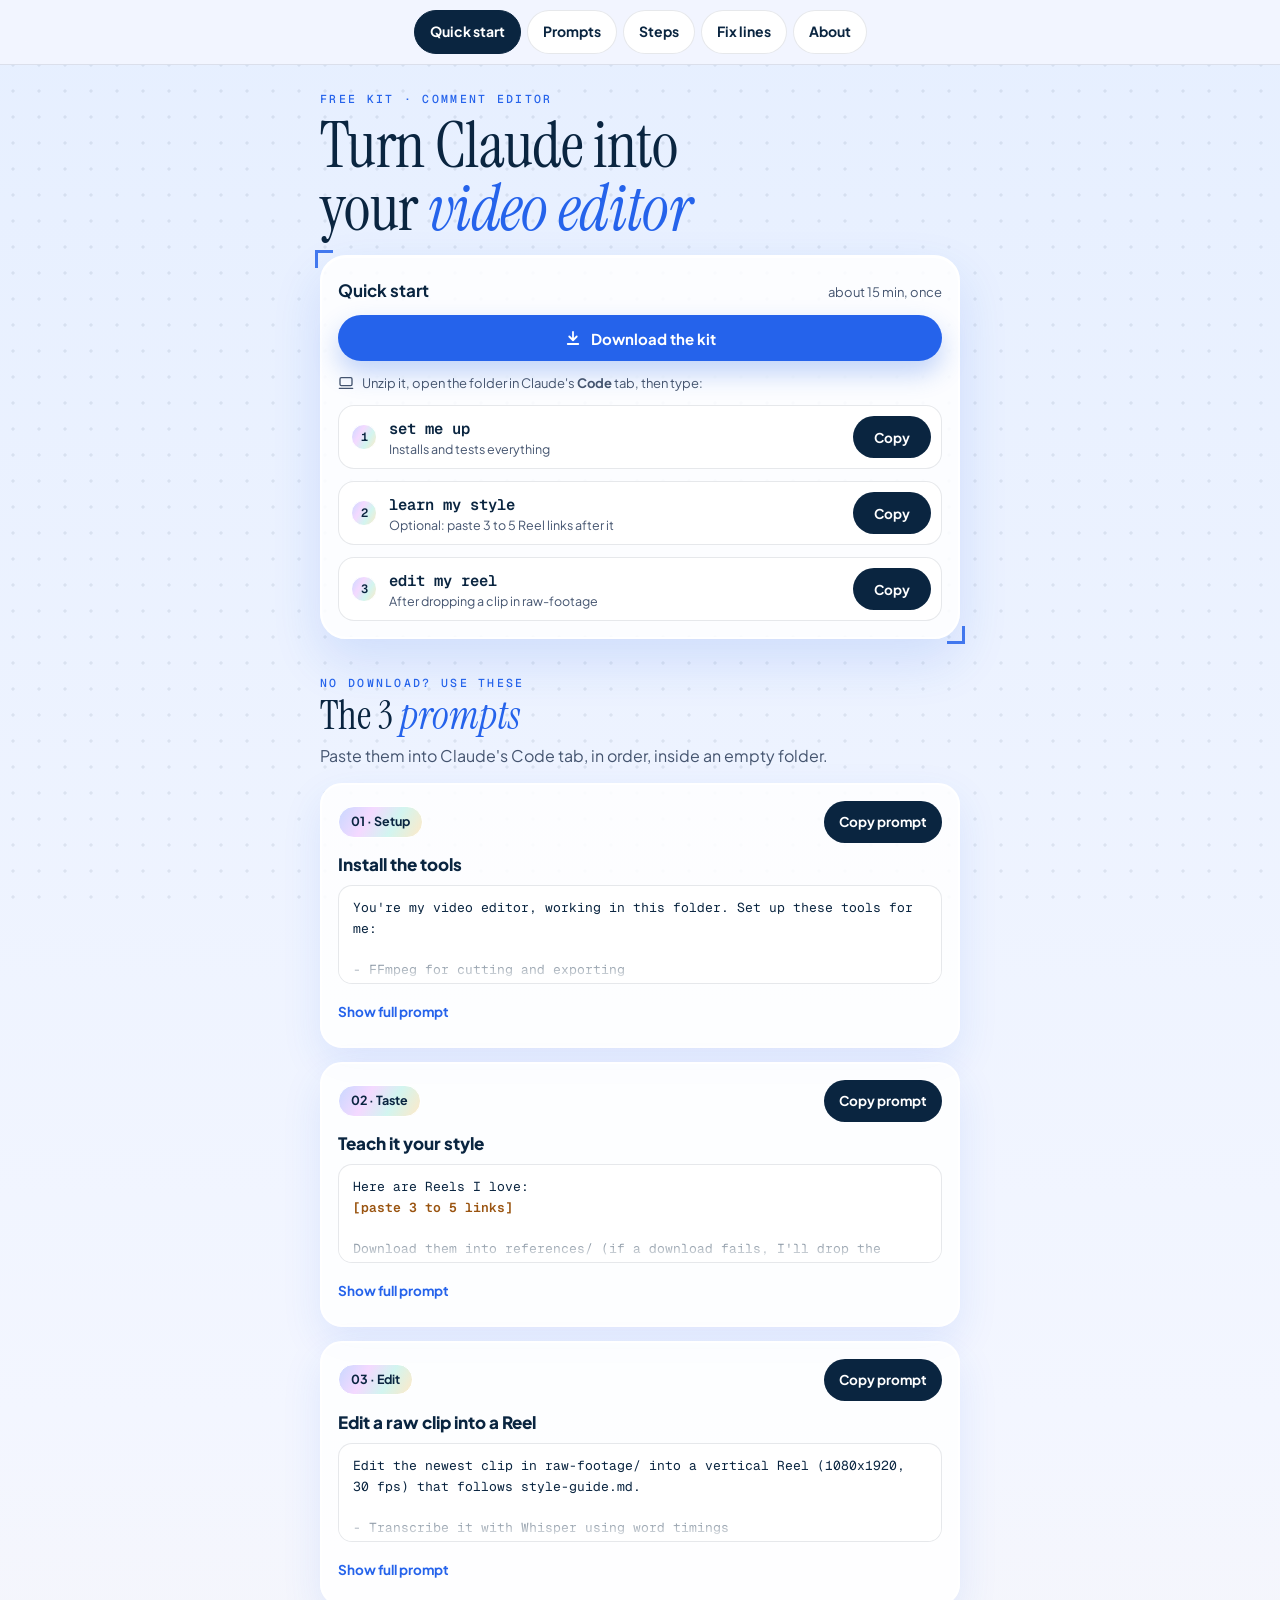
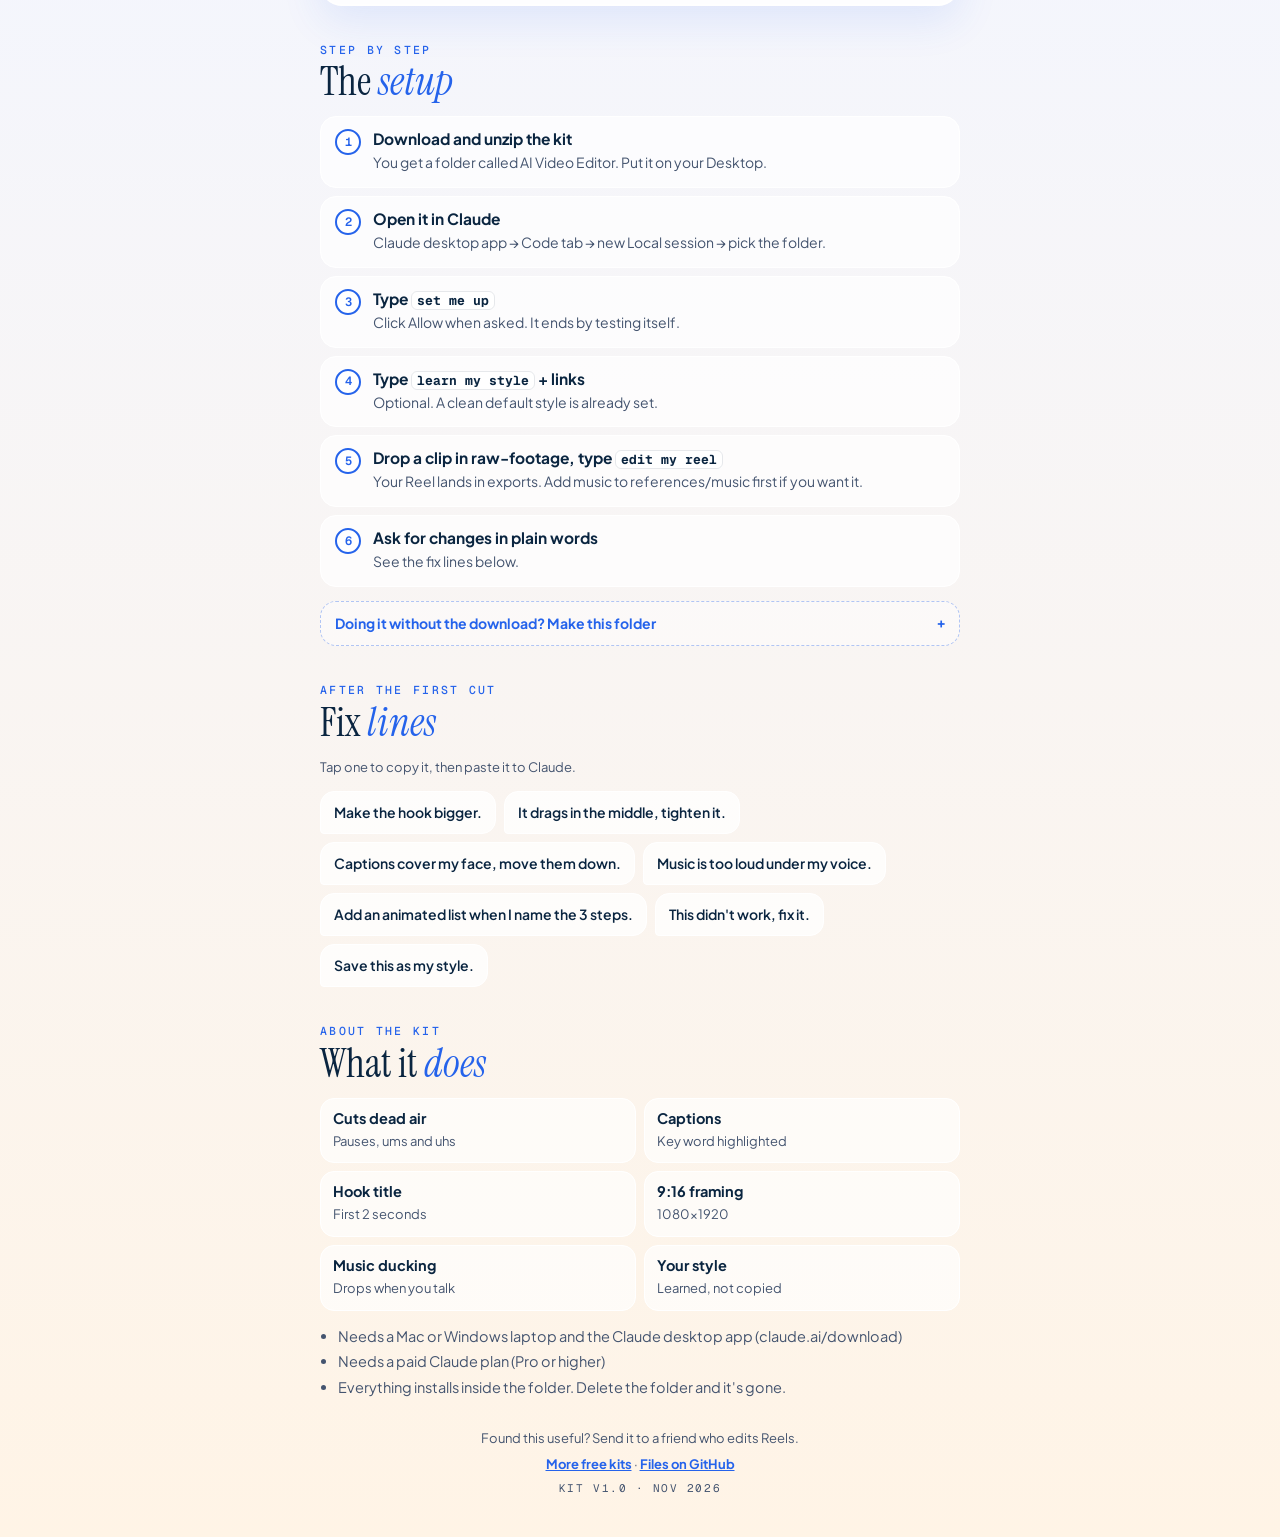
==== docs/editor/index.html @ f217ed4b "Add kit website (GitHub Pages) with EDITOR kit page Skim-first EDITOR page (quick start, sticky tabs" ====
<!doctype html>
<html lang="en">
<head>
<meta charset="utf-8">
<meta name="viewport" content="width=device-width, initial-scale=1, viewport-fit=cover">
<title>Claude Video Editor Kit</title>
<meta name="description" content="Turn Claude into your Reel editor: starter files, the 3 prompts and the setup steps. Free.">
<meta property="og:title" content="Claude Video Editor Kit">
<meta property="og:description" content="Starter files, all 3 prompts and the setup steps. Free.">
<meta property="og:image" content="https://imrshn.github.io/reel-kits/assets/og-editor.png">
<meta property="og:url" content="https://imrshn.github.io/reel-kits/editor/">
<meta property="og:type" content="website">
<meta name="twitter:card" content="summary_large_image">
<meta name="theme-color" content="#E6EFFF">
<link rel="icon" href="../assets/favicon.svg" type="image/svg+xml">
<link rel="preconnect" href="https://fonts.googleapis.com">
<link rel="preconnect" href="https://fonts.gstatic.com" crossorigin>
<link rel="stylesheet" href="https://fonts.googleapis.com/css2?family=Instrument+Serif:ital@0;1&family=Plus+Jakarta+Sans:wght@400;500;600;700;800&family=Geist+Mono:wght@400;500;600&display=swap">
<style>
/* Layout: skim-first. Everything a viewer needs (download + 3 commands) sits in the first screen; a sticky tab bar jumps to Prompts, Steps and Fixes; prompts are always visible with copy buttons. Single light theme (brand: Sky Hologram). */
:root{
  --ink:#0A2540; --muted:#44546F; --acc:#2563EB; --deep:#1D4ED8; --sun:#FFB547; --sunInk:#9A5410; --ok:#12A36B;
  --glass:rgba(255,255,255,.84); --line:rgba(10,37,64,.10); --dot:rgba(10,37,64,.08); --bar:rgba(243,246,255,.92);
  --holo:linear-gradient(120deg,#C9D8FF,#F4D9FF 35%,#D2F5F0 65%,#FFE9C7);
  --sky:linear-gradient(180deg,#E6EFFF 0%,#F3F6FF 45%,#FFF4E6 100%);
  --display:'Instrument Serif',Georgia,'Times New Roman',serif;
  --body:'Plus Jakarta Sans',system-ui,-apple-system,'Segoe UI',sans-serif;
  --mono:'Geist Mono',ui-monospace,SFMono-Regular,Menlo,Consolas,monospace;
  color-scheme:light;
}
*{box-sizing:border-box}
html{background:#EAF2FF;scroll-behavior:smooth;scroll-padding-top:calc(76px + env(safe-area-inset-top,0px));padding-bottom:env(safe-area-inset-bottom,0px)}
body{margin:0;background:#EAF2FF;background-image:var(--sky);color:var(--ink);font-family:var(--body);font-size:16px;line-height:1.55;
  padding-left:max(16px,env(safe-area-inset-left,0px));padding-right:max(16px,env(safe-area-inset-right,0px));padding-bottom:calc(90px + env(safe-area-inset-bottom,0px))}
body::after{content:"";position:fixed;inset:0;background-image:radial-gradient(var(--dot) 1.3px,transparent 1.9px);background-size:26px 26px;pointer-events:none;z-index:0}
.wrap{position:relative;z-index:1;max-width:640px;margin:0 auto;padding-block:20px 40px;display:flex;flex-direction:column;gap:30px}

/* sticky tabs */
.tabs{position:sticky;top:0;z-index:5;margin:0 calc(-1 * max(16px,env(safe-area-inset-left,0px)));padding:calc(10px + env(safe-area-inset-top,0px)) max(16px,env(safe-area-inset-right,0px)) 10px max(16px,env(safe-area-inset-left,0px));
  background:var(--bar);backdrop-filter:blur(12px);-webkit-backdrop-filter:blur(12px);border-bottom:1px solid var(--line);display:flex;gap:6px;overflow-x:auto;scrollbar-width:none}
.tabs::-webkit-scrollbar{display:none}
.tabs a{flex:none;text-decoration:none;color:var(--ink);font-weight:700;font-size:14px;padding:10px 15px;min-height:40px;display:inline-flex;align-items:center;border-radius:999px;background:#fff;border:1px solid var(--line)}
.tabs a.on{background:var(--ink);color:#fff;border-color:var(--ink)}
.tabs a:focus-visible{outline:3px solid var(--sun);outline-offset:2px}

.label{font-family:var(--mono);font-size:11.5px;letter-spacing:.2em;text-transform:uppercase;color:var(--acc);font-weight:500}
h1{font-family:var(--display);font-weight:400;font-size:clamp(40px,10.5vw,64px);line-height:.98;margin:6px 0 0;letter-spacing:-.01em;text-wrap:balance}
h1 em,h2 em{color:var(--acc)}
h2{font-family:var(--display);font-weight:400;font-size:clamp(30px,7.5vw,40px);line-height:1.05;margin:0}
.sub{color:var(--muted);margin:8px 0 0;font-size:16px}
.sec{display:flex;flex-direction:column;gap:14px}

/* quick start card */
.quick{position:relative;background:var(--glass);border:2px solid #fff;border-radius:26px;padding:20px 16px 16px;box-shadow:0 22px 50px rgba(37,99,235,.14),inset 0 1px 0 #fff;display:flex;flex-direction:column;gap:12px}
.br{position:absolute;width:18px;height:18px;border:0 solid var(--acc);opacity:.85}
.br.tl{left:-7px;top:-7px;border-left-width:3px;border-top-width:3px}
.br.bbr{right:-7px;bottom:-7px;border-right-width:3px;border-bottom-width:3px}
.qhead{display:flex;justify-content:space-between;align-items:baseline;gap:10px;flex-wrap:wrap}
.qhead b{font-size:17px}
.qhead span{font-size:13px;color:var(--muted)}
.cmd{display:flex;align-items:center;gap:12px;background:#fff;border:1px solid var(--line);border-radius:16px;padding:10px 10px 10px 12px}
.cmd .n{flex:none;width:26px;height:26px;border-radius:50%;background:var(--holo);border:1.5px solid #fff;font-family:var(--mono);font-size:12px;font-weight:600;display:flex;align-items:center;justify-content:center}
.cmd .t{flex:1;min-width:0}
.cmd .t code{display:block;font-family:var(--mono);font-size:15.5px;font-weight:600;color:var(--ink);word-break:break-word}
.cmd .t small{display:block;font-size:12.5px;color:var(--muted);line-height:1.35}
.laptop{display:flex;gap:8px;align-items:center;font-size:13px;color:var(--muted)}
.laptop svg{flex:none}

.btn{appearance:none;border:0;cursor:pointer;font:700 15px/1 var(--body);color:#fff;background:var(--acc);padding:14px 18px;border-radius:999px;display:inline-flex;align-items:center;justify-content:center;gap:9px;text-decoration:none;box-shadow:0 12px 26px rgba(37,99,235,.28);transition:transform .15s ease,background .15s ease;white-space:nowrap}
.btn:hover{background:var(--deep)}
.btn:active{transform:scale(.97)}
.btn.full{width:100%}
.btn.sm{padding:10px 15px;min-height:42px;min-width:78px;font-size:13.5px;background:var(--ink);box-shadow:none}
.btn.sm:hover{background:var(--deep)}
.btn.light{background:#fff;color:var(--ink);border:1px solid var(--line);box-shadow:none}
.btn.done{background:var(--ok)!important;color:#fff!important}
.btn:focus-visible,summary:focus-visible{outline:3px solid var(--sun);outline-offset:3px}

/* prompts */
.pcard{background:var(--glass);border:2px solid #fff;border-radius:22px;padding:16px;box-shadow:0 16px 40px rgba(37,99,235,.10);display:flex;flex-direction:column;gap:10px;min-width:0}
.ptop{display:flex;justify-content:space-between;align-items:center;gap:10px}
.chip{display:inline-flex;align-items:center;padding:5px 12px;border-radius:999px;background:var(--holo);border:1.5px solid #fff;font-weight:700;font-size:12.5px;white-space:nowrap}
.pcard h3{margin:0;font-size:17px;font-weight:800;line-height:1.3}
.prompt{position:relative;font-family:var(--mono);font-size:13px;line-height:1.6;background:#fff;border:1px solid var(--line);border-radius:14px;padding:12px 14px;white-space:pre-wrap;word-break:break-word;margin:0;color:var(--ink);max-height:7.6em;overflow:hidden}
.prompt::after{content:"";position:absolute;left:0;right:0;bottom:0;height:3em;background:linear-gradient(transparent,#fff)}
.pcard.open .prompt{max-height:none}
.pcard.open .prompt::after{display:none}
.prompt mark{background:linear-gradient(90deg,rgba(255,181,71,.55),rgba(255,233,199,.85));color:var(--ink);border-radius:5px;padding:0 3px}
.prompt .fill{color:var(--sunInk);font-weight:600}
.more{appearance:none;border:0;background:none;color:var(--acc);font:700 13.5px var(--body);cursor:pointer;padding:8px 0;min-height:36px;align-self:flex-start}
.more:focus-visible{outline:3px solid var(--sun);outline-offset:2px;border-radius:6px}
.alt{text-align:center;font-size:13.5px;color:var(--muted);margin:0}
.alt a{color:var(--acc);font-weight:700}

/* steps */
.steps{list-style:none;margin:0;padding:0;display:flex;flex-direction:column;gap:8px}
.steps li{display:flex;gap:12px;align-items:flex-start;background:rgba(255,255,255,.7);border:1px solid #fff;border-radius:16px;padding:12px 14px}
.steps .n{flex:none;width:26px;height:26px;border-radius:50%;border:2px solid var(--acc);color:var(--acc);font-family:var(--mono);font-size:12px;font-weight:600;display:flex;align-items:center;justify-content:center;background:#fff}
.steps b{display:block;font-size:15.5px;line-height:1.35}
.steps span{font-size:14px;color:var(--muted)}
.steps code{font-family:var(--mono);font-size:13px;background:#fff;border:1px solid var(--line);border-radius:6px;padding:0 5px;color:var(--ink)}
details.byhand{border:1px dashed rgba(37,99,235,.35);border-radius:16px;background:rgba(255,255,255,.45)}
details.byhand summary{cursor:pointer;list-style:none;padding:11px 14px;font-size:14px;font-weight:700;color:var(--acc);display:flex;justify-content:space-between}
details.byhand summary::-webkit-details-marker{display:none}
details.byhand summary::after{content:"+";font-family:var(--mono)}
details.byhand[open] summary::after{content:"–"}
.tree{font-family:var(--mono);font-size:12.5px;line-height:1.7;background:#fff;border-radius:12px;padding:10px 12px;margin:0 12px 12px;overflow-x:auto;white-space:pre}
.tree .c{color:var(--muted)}

/* fixes */
.fixes{display:flex;flex-wrap:wrap;gap:8px}
.fix{appearance:none;cursor:pointer;text-align:left;font:600 14px/1.35 var(--body);color:var(--ink);background:rgba(255,255,255,.75);border:1px solid #fff;border-radius:14px 14px 14px 4px;padding:11px 13px;min-height:42px}
.fix:focus-visible{outline:3px solid var(--sun);outline-offset:2px}
.fix:hover{border-color:var(--acc)}
.fix.done{background:var(--ok);color:#fff}
.hint{font-size:13px;color:var(--muted);margin:0}

/* about */
.does{display:grid;grid-template-columns:repeat(2,minmax(0,1fr));gap:8px}
.does div{background:rgba(255,255,255,.65);border:1px solid #fff;border-radius:14px;padding:10px 12px;min-width:0}
.does b{display:block;font-size:14.5px;line-height:1.3}
.does span{font-size:13px;color:var(--muted)}
.needs{margin:0;padding-left:18px;color:var(--muted);font-size:14.5px;display:flex;flex-direction:column;gap:3px}

footer{text-align:center;color:var(--muted);font-size:13px;display:flex;flex-direction:column;gap:6px;align-items:center}
footer a{color:var(--acc);font-weight:700}
footer .ver{font-family:var(--mono);font-size:11px;letter-spacing:.14em;text-transform:uppercase}

/* sticky bottom bar */
.dock{position:fixed;left:0;right:0;bottom:0;z-index:6;padding:10px max(16px,env(safe-area-inset-right,0px)) calc(10px + env(safe-area-inset-bottom,0px)) max(16px,env(safe-area-inset-left,0px));background:var(--bar);backdrop-filter:blur(12px);-webkit-backdrop-filter:blur(12px);border-top:1px solid var(--line)}
.dock .in{max-width:640px;margin:0 auto;display:flex;gap:8px}
.dock .btn{flex:1;padding:13px 10px;font-size:14.5px}
.toast{position:fixed;left:50%;bottom:calc(86px + env(safe-area-inset-bottom,0px));transform:translateX(-50%) translateY(20px);opacity:0;z-index:7;background:var(--ink);color:#fff;font-weight:700;font-size:14px;padding:10px 16px;border-radius:999px;transition:all .2s ease;pointer-events:none}
.toast.show{opacity:1;transform:translateX(-50%) translateY(0)}
@media (max-width:360px){.does{grid-template-columns:1fr}}
/* Phones and tablets (touch): the kit runs on a laptop, so lead with sending the link there */
.only-touch{display:none}
@media (hover:none) and (pointer:coarse){
  .btn.only-touch{display:inline-flex}
  p.only-touch{display:block}
  .only-desk{display:none!important}
}
@media (hover:hover) and (pointer:fine), (min-width:1024px){
  .dock{display:none}
  body{padding-bottom:0}
  .tabs{justify-content:center}
}
@media (prefers-reduced-motion:reduce){*{transition:none!important;scroll-behavior:auto!important}}
</style>
</head>
<body>

<nav class="tabs" aria-label="Sections">
  <a href="#start" class="on">Quick start</a>
  <a href="#prompts">Prompts</a>
  <a href="#steps">Steps</a>
  <a href="#fixes">Fix lines</a>
  <a href="#about">About</a>
</nav>

<main class="wrap">

  <section id="start" class="sec">
    <div>
      <span class="label">Free kit · Comment EDITOR</span>
      <h1>Turn Claude into your <em>video editor</em></h1>
    </div>

    <div class="quick">
      <i class="br tl"></i><i class="br bbr"></i>
      <div class="qhead"><b>Quick start</b><span>about 15 min, once</span></div>
      <a class="btn full only-desk" href="https://github.com/imrshn/reel-kits/releases/download/editor/editor-kit.zip">
        <svg width="18" height="18" viewBox="0 0 24 24" fill="none" stroke="currentColor" stroke-width="2.4" stroke-linecap="round" stroke-linejoin="round" aria-hidden="true"><path d="M12 4v11m0 0-5-5m5 5 5-5M5 20h14"/></svg>
        Download the kit</a>
      <button class="btn full only-touch share" type="button">
        <svg width="18" height="18" viewBox="0 0 24 24" fill="none" stroke="currentColor" stroke-width="2.2" stroke-linecap="round" stroke-linejoin="round" aria-hidden="true"><rect x="3" y="4" width="18" height="12" rx="2"/><path d="M2 20h20"/></svg>
        Send this kit to my laptop</button>
      <p class="alt only-touch">On a laptop already? <a href="https://github.com/imrshn/reel-kits/releases/download/editor/editor-kit.zip">Download the ZIP</a></p>
      <div class="laptop"><svg width="16" height="16" viewBox="0 0 24 24" fill="none" stroke="currentColor" stroke-width="2" stroke-linecap="round" aria-hidden="true"><rect x="3" y="4" width="18" height="12" rx="2"/><path d="M2 20h20"/></svg>
        <span>Unzip it, open the folder in Claude's <b>Code</b> tab, then type:</span></div>
      <div class="cmd"><span class="n">1</span><span class="t"><code>set me up</code><small>Installs and tests everything</small></span><button class="btn sm copy" type="button" data-text="set me up">Copy</button></div>
      <div class="cmd"><span class="n">2</span><span class="t"><code>learn my style</code><small>Optional: paste 3 to 5 Reel links after it</small></span><button class="btn sm copy" type="button" data-text="learn my style">Copy</button></div>
      <div class="cmd"><span class="n">3</span><span class="t"><code>edit my reel</code><small>After dropping a clip in raw-footage</small></span><button class="btn sm copy" type="button" data-text="edit my reel">Copy</button></div>
    </div>
  </section>

  <section id="prompts" class="sec" aria-labelledby="ph">
    <div><span class="label">No download? Use these</span><h2 id="ph">The 3 <em>prompts</em></h2>
      <p class="sub">Paste them into Claude's Code tab, in order, inside an empty folder.</p></div>

    <article class="pcard">
      <div class="ptop"><span class="chip">01 · Setup</span><button class="btn sm copy" type="button" data-target="p1">Copy prompt</button></div>
      <h3>Install the tools</h3>
<pre class="prompt" id="p1">You're my video editor, working in this folder. Set up these tools for me:

- FFmpeg for cutting and exporting
- Whisper (faster-whisper) for captions
- yt-dlp for downloading reference videos
- HyperFrames and Remotion for motion graphics (optional, they need Node.js 22+)

Install the Python tools into a private .venv inside this folder so nothing system-wide changes. Check what's already installed first. Ask me before anything that needs my password. Then test each tool on a short sample clip and tell me in plain words what works and what doesn't. Don't change anything outside this folder.</pre>
      <button class="more" type="button">Show full prompt</button>
    </article>

    <article class="pcard">
      <div class="ptop"><span class="chip">02 · Taste</span><button class="btn sm copy" type="button" data-target="p2">Copy prompt</button></div>
      <h3>Teach it your style</h3>
<pre class="prompt" id="p2">Here are Reels I love:
<span class="fill">[paste 3 to 5 links]</span>

Download them into references/ (if a download fails, I'll drop the files in myself) and study them closely: the hook in the first 2 seconds, pacing and average shot length, caption style (font, size, position, words on screen, highlight colour), colours, graphics and music energy.

Write what you learn into style-guide.md and follow it on every edit from now on. <mark>Make my Reels inspired by them, not a copy.</mark> Never reuse their footage, graphics, text or music.</pre>
      <button class="more" type="button">Show full prompt</button>
    </article>

    <article class="pcard">
      <div class="ptop"><span class="chip">03 · Edit</span><button class="btn sm copy" type="button" data-target="p3">Copy prompt</button></div>
      <h3>Edit a raw clip into a Reel</h3>
<pre class="prompt" id="p3">Edit the newest clip in raw-footage/ into a vertical Reel (1080x1920, 30 fps) that follows style-guide.md.

- Transcribe it with Whisper using word timings
- Cut dead air, ums, retakes and pauses longer than half a second
- Burn in captions: 1 to 3 words on screen, key word highlighted, kept out of the bottom 20% of the frame
- Put a bold 3 to 7 word hook title on screen for the first 2 seconds, using my own words
- If there's a track in references/music, add it under my voice and lower it when I talk
- Normalise loudness to about -14 LUFS

Keep it under 60 seconds if you can. Look at a few frames of the result before you show me. Export to exports/ and tell me the length, what you cut and the hook you used.</pre>
      <button class="more" type="button">Show full prompt</button>
    </article>
  </section>

  <section id="steps" class="sec" aria-labelledby="sh">
    <div><span class="label">Step by step</span><h2 id="sh">The <em>setup</em></h2></div>
    <ol class="steps">
      <li><span class="n">1</span><div><b>Download and unzip the kit</b><span>You get a folder called AI Video Editor. Put it on your Desktop.</span></div></li>
      <li><span class="n">2</span><div><b>Open it in Claude</b><span>Claude desktop app → Code tab → new Local session → pick the folder.</span></div></li>
      <li><span class="n">3</span><div><b>Type <code>set me up</code></b><span>Click Allow when asked. It ends by testing itself.</span></div></li>
      <li><span class="n">4</span><div><b>Type <code>learn my style</code> + links</b><span>Optional. A clean default style is already set.</span></div></li>
      <li><span class="n">5</span><div><b>Drop a clip in raw-footage, type <code>edit my reel</code></b><span>Your Reel lands in exports. Add music to references/music first if you want it.</span></div></li>
      <li><span class="n">6</span><div><b>Ask for changes in plain words</b><span>See the fix lines below.</span></div></li>
    </ol>
    <details class="byhand">
      <summary>Doing it without the download? Make this folder</summary>
<pre class="tree">AI Video Editor/
├── raw-footage/   <span class="c">your clips</span>
├── references/    <span class="c">Reels you love</span>
│   └── music/     <span class="c">tracks you own</span>
└── exports/       <span class="c">finished Reels</span></pre>
    </details>
  </section>

  <section id="fixes" class="sec" aria-labelledby="fh">
    <div><span class="label">After the first cut</span><h2 id="fh">Fix <em>lines</em></h2></div>
    <p class="hint">Tap one to copy it, then paste it to Claude.</p>
    <div class="fixes">
      <button class="fix copy" type="button" data-text="Make the hook bigger.">Make the hook bigger.</button>
      <button class="fix copy" type="button" data-text="It drags in the middle, tighten it.">It drags in the middle, tighten it.</button>
      <button class="fix copy" type="button" data-text="Captions cover my face, move them down.">Captions cover my face, move them down.</button>
      <button class="fix copy" type="button" data-text="Music is too loud under my voice.">Music is too loud under my voice.</button>
      <button class="fix copy" type="button" data-text="Add an animated list when I name the 3 steps.">Add an animated list when I name the 3 steps.</button>
      <button class="fix copy" type="button" data-text="This didn't work, fix it.">This didn't work, fix it.</button>
      <button class="fix copy" type="button" data-text="Save this as my style.">Save this as my style.</button>
    </div>
  </section>

  <section id="about" class="sec" aria-labelledby="ah">
    <div><span class="label">About the kit</span><h2 id="ah">What it <em>does</em></h2></div>
    <div class="does">
      <div><b>Cuts dead air</b><span>Pauses, ums and uhs</span></div>
      <div><b>Captions</b><span>Key word highlighted</span></div>
      <div><b>Hook title</b><span>First 2 seconds</span></div>
      <div><b>9:16 framing</b><span>1080x1920</span></div>
      <div><b>Music ducking</b><span>Drops when you talk</span></div>
      <div><b>Your style</b><span>Learned, not copied</span></div>
    </div>
    <ul class="needs">
      <li>Needs a Mac or Windows laptop and the Claude desktop app (claude.ai/download)</li>
      <li>Needs a paid Claude plan (Pro or higher)</li>
      <li>Everything installs inside the folder. Delete the folder and it's gone.</li>
    </ul>
  </section>

  <footer>
    <span>Found this useful? Send it to a friend who edits Reels.</span>
    <span><a href="../">More free kits</a> · <a href="https://github.com/imrshn/reel-kits/tree/main/kits/editor">Files on GitHub</a></span>
    <span class="ver">Kit v1.0 · Nov 2026</span>
  </footer>
</main>

<div class="dock"><div class="in">
  <button class="btn share" type="button">Send to my laptop</button>
  <a class="btn light" href="#prompts">Prompts</a>
</div></div>
<div class="toast" id="toast" role="status" aria-live="polite"></div>

<script>
var PAGE='https://imrshn.github.io/reel-kits/editor/';
var toastEl=document.getElementById('toast'),tt;
function toast(m){toastEl.textContent=m;toastEl.classList.add('show');clearTimeout(tt);tt=setTimeout(function(){toastEl.classList.remove('show');},1600);}
function selectEl(el){var r=document.createRange();r.selectNodeContents(el);var s=window.getSelection();s.removeAllRanges();s.addRange(r);}
function legacyCopy(text){
  var ta=document.createElement('textarea');ta.value=text;ta.setAttribute('readonly','');ta.style.position='fixed';ta.style.opacity='0';
  document.body.appendChild(ta);ta.select();ta.setSelectionRange(0,text.length);var ok=false;try{ok=document.execCommand('copy');}catch(e){}
  document.body.removeChild(ta);return ok;
}
function copy(text,btn,el,msg){
  function ok(){toast(msg||'Copied');if(btn){var o=btn.dataset.orig||btn.textContent;btn.dataset.orig=o;if(!btn.classList.contains('fix'))btn.textContent='Copied ✓';btn.classList.add('done');
    setTimeout(function(){btn.classList.remove('done');if(!btn.classList.contains('fix'))btn.textContent=btn.dataset.orig;},1500);}}
  function bad(){if(legacyCopy(text)){ok();return;}if(el)selectEl(el);toast('Press and hold to copy');}
  if(navigator.clipboard&&window.isSecureContext){navigator.clipboard.writeText(text).then(ok,bad);}else{bad();}
}
document.querySelectorAll('.copy').forEach(function(b){
  b.addEventListener('click',function(){
    var el=b.dataset.target?document.getElementById(b.dataset.target):null;
    copy(b.dataset.text||(el?el.innerText.trim():''),b,el);
  });
});
document.querySelectorAll('.more').forEach(function(b){
  b.addEventListener('click',function(){var c=b.closest('.pcard');c.classList.toggle('open');b.textContent=c.classList.contains('open')?'Show less':'Show full prompt';});
});
document.querySelectorAll('.share').forEach(function(b){
  b.addEventListener('click',function(){
    var data={title:'Claude Video Editor Kit',text:'Claude Video Editor Kit: open this on my laptop',url:PAGE};
    if(navigator.share){navigator.share(data).catch(function(e){if(e&&e.name!=='AbortError')copy(PAGE,null,null,'Link copied. Send it to yourself');});}
    else{copy(PAGE,null,null,'Link copied. Send it to yourself');}
  });
});
// highlight the tab of the section in view
var tabs=[].slice.call(document.querySelectorAll('.tabs a'));
if('IntersectionObserver' in window){
  var io=new IntersectionObserver(function(es){es.forEach(function(e){if(e.isIntersecting){tabs.forEach(function(t){t.classList.toggle('on',t.getAttribute('href')==='#'+e.target.id);});}});},{rootMargin:'-45% 0px -50% 0px'});
  document.querySelectorAll('main section[id]').forEach(function(s){io.observe(s);});
}
</script>
</body>
</html>
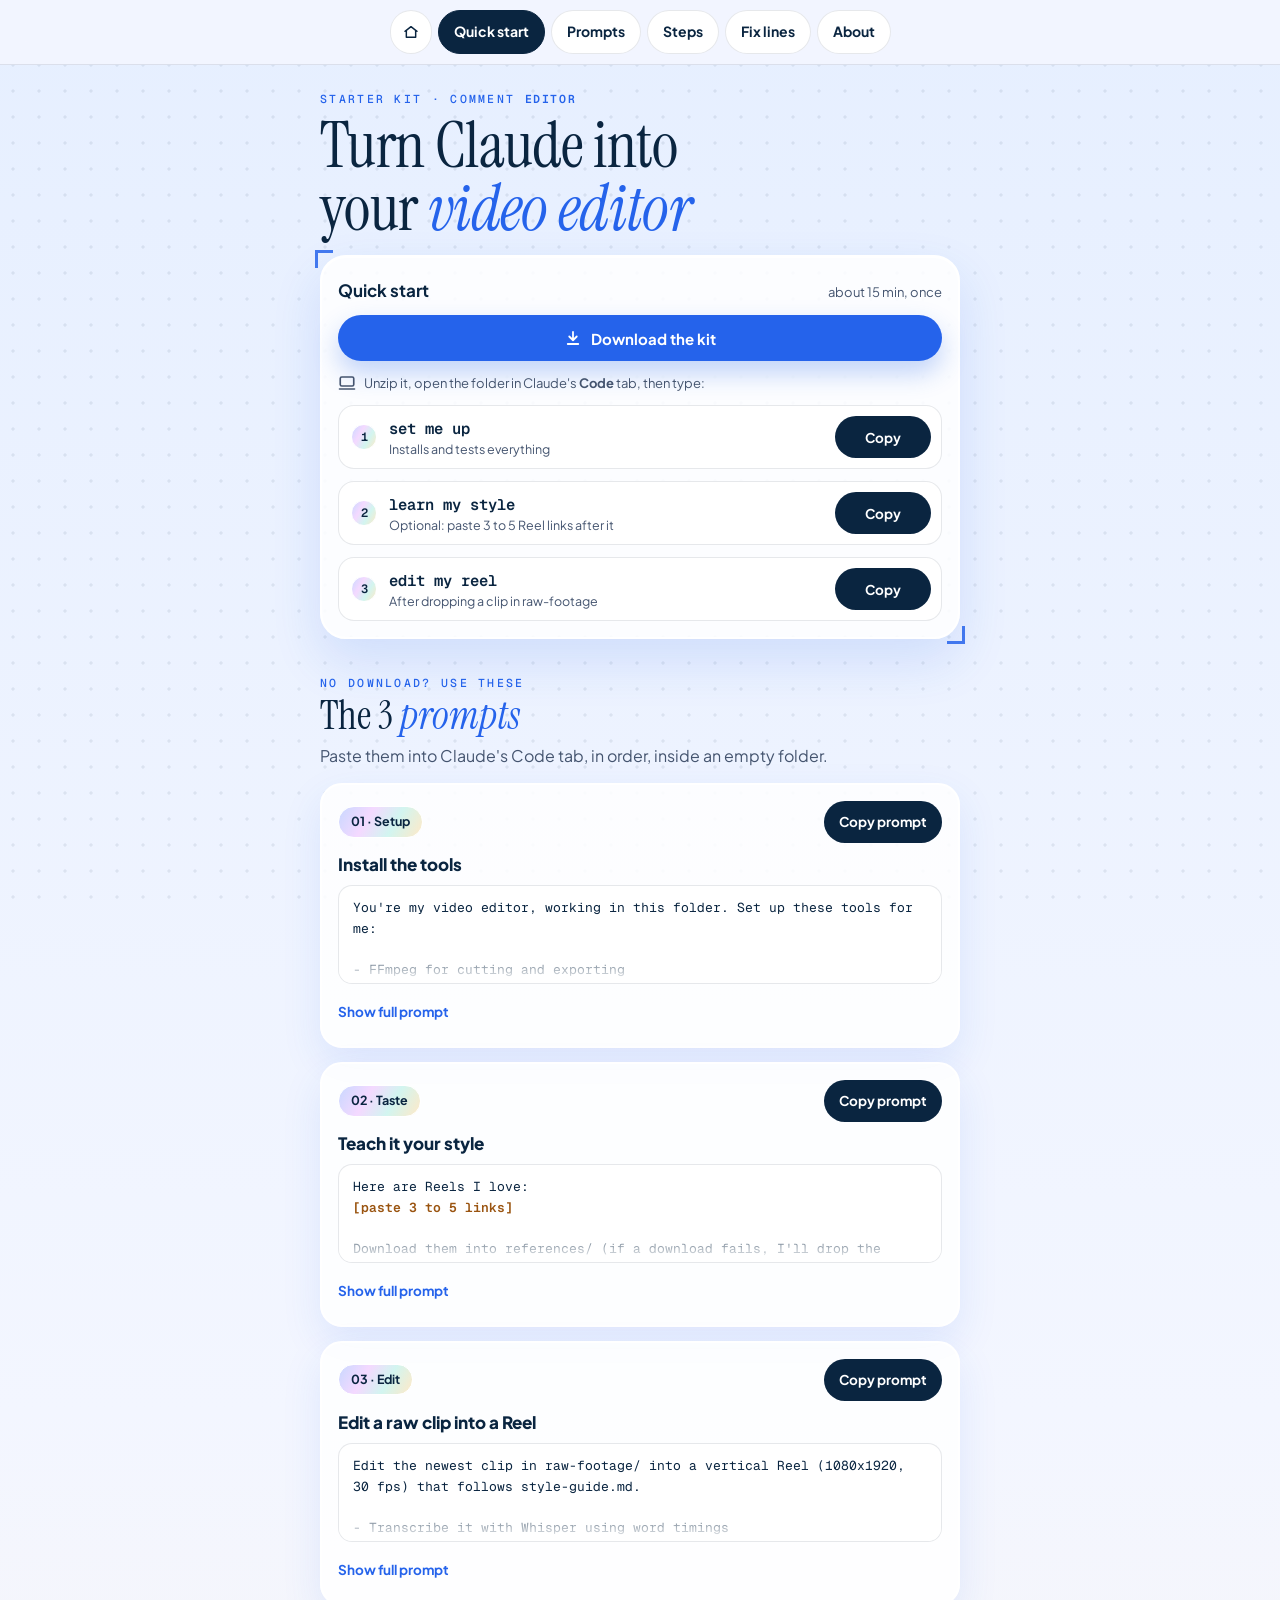
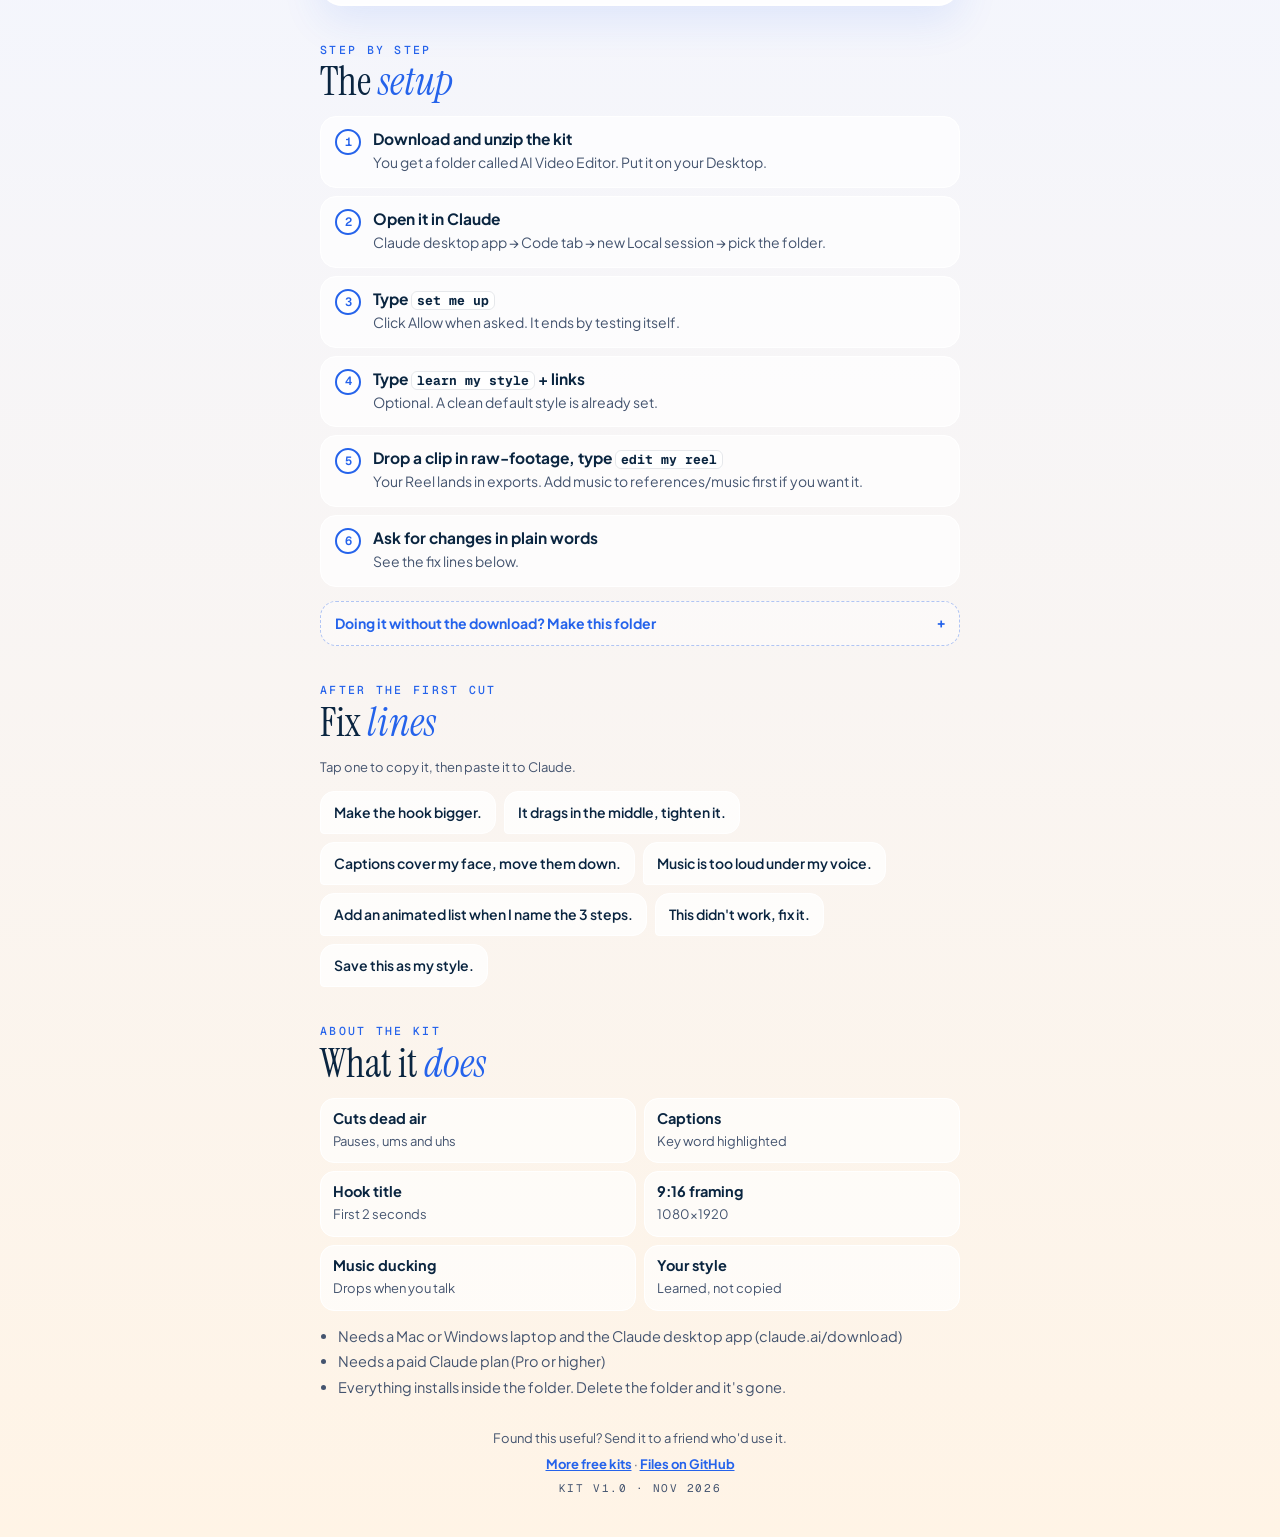
==== commit c2b6ed81: "Reusable kit page template, searchable home page Pages are built from site/kits/<slug>.json by scrip" ====
--- a/docs/editor/index.html
+++ b/docs/editor/index.html
@@ -4,9 +4,9 @@
 <meta charset="utf-8">
 <meta name="viewport" content="width=device-width, initial-scale=1, viewport-fit=cover">
 <title>Claude Video Editor Kit</title>
-<meta name="description" content="Turn Claude into your Reel editor: starter files, the 3 prompts and the setup steps. Free.">
+<meta name="description" content="Turn a raw clip into a captioned, ready-to-post vertical Reel. Starter files, the 3 prompts and the setup steps.">
 <meta property="og:title" content="Claude Video Editor Kit">
-<meta property="og:description" content="Starter files, all 3 prompts and the setup steps. Free.">
+<meta property="og:description" content="Turn a raw clip into a captioned, ready-to-post vertical Reel. Starter files, the 3 prompts and the setup steps.">
 <meta property="og:image" content="https://imrshn.github.io/reel-kits/assets/og-editor.png">
 <meta property="og:url" content="https://imrshn.github.io/reel-kits/editor/">
 <meta property="og:type" content="website">
@@ -16,323 +16,106 @@
 <link rel="preconnect" href="https://fonts.googleapis.com">
 <link rel="preconnect" href="https://fonts.gstatic.com" crossorigin>
 <link rel="stylesheet" href="https://fonts.googleapis.com/css2?family=Instrument+Serif:ital@0;1&family=Plus+Jakarta+Sans:wght@400;500;600;700;800&family=Geist+Mono:wght@400;500;600&display=swap">
-<style>
-/* Layout: skim-first. Everything a viewer needs (download + 3 commands) sits in the first screen; a sticky tab bar jumps to Prompts, Steps and Fixes; prompts are always visible with copy buttons. Single light theme (brand: Sky Hologram). */
-:root{
-  --ink:#0A2540; --muted:#44546F; --acc:#2563EB; --deep:#1D4ED8; --sun:#FFB547; --sunInk:#9A5410; --ok:#12A36B;
-  --glass:rgba(255,255,255,.84); --line:rgba(10,37,64,.10); --dot:rgba(10,37,64,.08); --bar:rgba(243,246,255,.92);
-  --holo:linear-gradient(120deg,#C9D8FF,#F4D9FF 35%,#D2F5F0 65%,#FFE9C7);
-  --sky:linear-gradient(180deg,#E6EFFF 0%,#F3F6FF 45%,#FFF4E6 100%);
-  --display:'Instrument Serif',Georgia,'Times New Roman',serif;
-  --body:'Plus Jakarta Sans',system-ui,-apple-system,'Segoe UI',sans-serif;
-  --mono:'Geist Mono',ui-monospace,SFMono-Regular,Menlo,Consolas,monospace;
-  color-scheme:light;
-}
-*{box-sizing:border-box}
-html{background:#EAF2FF;scroll-behavior:smooth;scroll-padding-top:calc(76px + env(safe-area-inset-top,0px));padding-bottom:env(safe-area-inset-bottom,0px)}
-body{margin:0;background:#EAF2FF;background-image:var(--sky);color:var(--ink);font-family:var(--body);font-size:16px;line-height:1.55;
-  padding-left:max(16px,env(safe-area-inset-left,0px));padding-right:max(16px,env(safe-area-inset-right,0px));padding-bottom:calc(90px + env(safe-area-inset-bottom,0px))}
-body::after{content:"";position:fixed;inset:0;background-image:radial-gradient(var(--dot) 1.3px,transparent 1.9px);background-size:26px 26px;pointer-events:none;z-index:0}
-.wrap{position:relative;z-index:1;max-width:640px;margin:0 auto;padding-block:20px 40px;display:flex;flex-direction:column;gap:30px}
-
-/* sticky tabs */
-.tabs{position:sticky;top:0;z-index:5;margin:0 calc(-1 * max(16px,env(safe-area-inset-left,0px)));padding:calc(10px + env(safe-area-inset-top,0px)) max(16px,env(safe-area-inset-right,0px)) 10px max(16px,env(safe-area-inset-left,0px));
-  background:var(--bar);backdrop-filter:blur(12px);-webkit-backdrop-filter:blur(12px);border-bottom:1px solid var(--line);display:flex;gap:6px;overflow-x:auto;scrollbar-width:none}
-.tabs::-webkit-scrollbar{display:none}
-.tabs a{flex:none;text-decoration:none;color:var(--ink);font-weight:700;font-size:14px;padding:10px 15px;min-height:40px;display:inline-flex;align-items:center;border-radius:999px;background:#fff;border:1px solid var(--line)}
-.tabs a.on{background:var(--ink);color:#fff;border-color:var(--ink)}
-.tabs a:focus-visible{outline:3px solid var(--sun);outline-offset:2px}
-
-.label{font-family:var(--mono);font-size:11.5px;letter-spacing:.2em;text-transform:uppercase;color:var(--acc);font-weight:500}
-h1{font-family:var(--display);font-weight:400;font-size:clamp(40px,10.5vw,64px);line-height:.98;margin:6px 0 0;letter-spacing:-.01em;text-wrap:balance}
-h1 em,h2 em{color:var(--acc)}
-h2{font-family:var(--display);font-weight:400;font-size:clamp(30px,7.5vw,40px);line-height:1.05;margin:0}
-.sub{color:var(--muted);margin:8px 0 0;font-size:16px}
-.sec{display:flex;flex-direction:column;gap:14px}
-
-/* quick start card */
-.quick{position:relative;background:var(--glass);border:2px solid #fff;border-radius:26px;padding:20px 16px 16px;box-shadow:0 22px 50px rgba(37,99,235,.14),inset 0 1px 0 #fff;display:flex;flex-direction:column;gap:12px}
-.br{position:absolute;width:18px;height:18px;border:0 solid var(--acc);opacity:.85}
-.br.tl{left:-7px;top:-7px;border-left-width:3px;border-top-width:3px}
-.br.bbr{right:-7px;bottom:-7px;border-right-width:3px;border-bottom-width:3px}
-.qhead{display:flex;justify-content:space-between;align-items:baseline;gap:10px;flex-wrap:wrap}
-.qhead b{font-size:17px}
-.qhead span{font-size:13px;color:var(--muted)}
-.cmd{display:flex;align-items:center;gap:12px;background:#fff;border:1px solid var(--line);border-radius:16px;padding:10px 10px 10px 12px}
-.cmd .n{flex:none;width:26px;height:26px;border-radius:50%;background:var(--holo);border:1.5px solid #fff;font-family:var(--mono);font-size:12px;font-weight:600;display:flex;align-items:center;justify-content:center}
-.cmd .t{flex:1;min-width:0}
-.cmd .t code{display:block;font-family:var(--mono);font-size:15.5px;font-weight:600;color:var(--ink);word-break:break-word}
-.cmd .t small{display:block;font-size:12.5px;color:var(--muted);line-height:1.35}
-.laptop{display:flex;gap:8px;align-items:center;font-size:13px;color:var(--muted)}
-.laptop svg{flex:none}
-
-.btn{appearance:none;border:0;cursor:pointer;font:700 15px/1 var(--body);color:#fff;background:var(--acc);padding:14px 18px;border-radius:999px;display:inline-flex;align-items:center;justify-content:center;gap:9px;text-decoration:none;box-shadow:0 12px 26px rgba(37,99,235,.28);transition:transform .15s ease,background .15s ease;white-space:nowrap}
-.btn:hover{background:var(--deep)}
-.btn:active{transform:scale(.97)}
-.btn.full{width:100%}
-.btn.sm{padding:10px 15px;min-height:42px;min-width:78px;font-size:13.5px;background:var(--ink);box-shadow:none}
-.btn.sm:hover{background:var(--deep)}
-.btn.light{background:#fff;color:var(--ink);border:1px solid var(--line);box-shadow:none}
-.btn.done{background:var(--ok)!important;color:#fff!important}
-.btn:focus-visible,summary:focus-visible{outline:3px solid var(--sun);outline-offset:3px}
-
-/* prompts */
-.pcard{background:var(--glass);border:2px solid #fff;border-radius:22px;padding:16px;box-shadow:0 16px 40px rgba(37,99,235,.10);display:flex;flex-direction:column;gap:10px;min-width:0}
-.ptop{display:flex;justify-content:space-between;align-items:center;gap:10px}
-.chip{display:inline-flex;align-items:center;padding:5px 12px;border-radius:999px;background:var(--holo);border:1.5px solid #fff;font-weight:700;font-size:12.5px;white-space:nowrap}
-.pcard h3{margin:0;font-size:17px;font-weight:800;line-height:1.3}
-.prompt{position:relative;font-family:var(--mono);font-size:13px;line-height:1.6;background:#fff;border:1px solid var(--line);border-radius:14px;padding:12px 14px;white-space:pre-wrap;word-break:break-word;margin:0;color:var(--ink);max-height:7.6em;overflow:hidden}
-.prompt::after{content:"";position:absolute;left:0;right:0;bottom:0;height:3em;background:linear-gradient(transparent,#fff)}
-.pcard.open .prompt{max-height:none}
-.pcard.open .prompt::after{display:none}
-.prompt mark{background:linear-gradient(90deg,rgba(255,181,71,.55),rgba(255,233,199,.85));color:var(--ink);border-radius:5px;padding:0 3px}
-.prompt .fill{color:var(--sunInk);font-weight:600}
-.more{appearance:none;border:0;background:none;color:var(--acc);font:700 13.5px var(--body);cursor:pointer;padding:8px 0;min-height:36px;align-self:flex-start}
-.more:focus-visible{outline:3px solid var(--sun);outline-offset:2px;border-radius:6px}
-.alt{text-align:center;font-size:13.5px;color:var(--muted);margin:0}
-.alt a{color:var(--acc);font-weight:700}
-
-/* steps */
-.steps{list-style:none;margin:0;padding:0;display:flex;flex-direction:column;gap:8px}
-.steps li{display:flex;gap:12px;align-items:flex-start;background:rgba(255,255,255,.7);border:1px solid #fff;border-radius:16px;padding:12px 14px}
-.steps .n{flex:none;width:26px;height:26px;border-radius:50%;border:2px solid var(--acc);color:var(--acc);font-family:var(--mono);font-size:12px;font-weight:600;display:flex;align-items:center;justify-content:center;background:#fff}
-.steps b{display:block;font-size:15.5px;line-height:1.35}
-.steps span{font-size:14px;color:var(--muted)}
-.steps code{font-family:var(--mono);font-size:13px;background:#fff;border:1px solid var(--line);border-radius:6px;padding:0 5px;color:var(--ink)}
-details.byhand{border:1px dashed rgba(37,99,235,.35);border-radius:16px;background:rgba(255,255,255,.45)}
-details.byhand summary{cursor:pointer;list-style:none;padding:11px 14px;font-size:14px;font-weight:700;color:var(--acc);display:flex;justify-content:space-between}
-details.byhand summary::-webkit-details-marker{display:none}
-details.byhand summary::after{content:"+";font-family:var(--mono)}
-details.byhand[open] summary::after{content:"–"}
-.tree{font-family:var(--mono);font-size:12.5px;line-height:1.7;background:#fff;border-radius:12px;padding:10px 12px;margin:0 12px 12px;overflow-x:auto;white-space:pre}
-.tree .c{color:var(--muted)}
-
-/* fixes */
-.fixes{display:flex;flex-wrap:wrap;gap:8px}
-.fix{appearance:none;cursor:pointer;text-align:left;font:600 14px/1.35 var(--body);color:var(--ink);background:rgba(255,255,255,.75);border:1px solid #fff;border-radius:14px 14px 14px 4px;padding:11px 13px;min-height:42px}
-.fix:focus-visible{outline:3px solid var(--sun);outline-offset:2px}
-.fix:hover{border-color:var(--acc)}
-.fix.done{background:var(--ok);color:#fff}
-.hint{font-size:13px;color:var(--muted);margin:0}
-
-/* about */
-.does{display:grid;grid-template-columns:repeat(2,minmax(0,1fr));gap:8px}
-.does div{background:rgba(255,255,255,.65);border:1px solid #fff;border-radius:14px;padding:10px 12px;min-width:0}
-.does b{display:block;font-size:14.5px;line-height:1.3}
-.does span{font-size:13px;color:var(--muted)}
-.needs{margin:0;padding-left:18px;color:var(--muted);font-size:14.5px;display:flex;flex-direction:column;gap:3px}
-
-footer{text-align:center;color:var(--muted);font-size:13px;display:flex;flex-direction:column;gap:6px;align-items:center}
-footer a{color:var(--acc);font-weight:700}
-footer .ver{font-family:var(--mono);font-size:11px;letter-spacing:.14em;text-transform:uppercase}
-
-/* sticky bottom bar */
-.dock{position:fixed;left:0;right:0;bottom:0;z-index:6;padding:10px max(16px,env(safe-area-inset-right,0px)) calc(10px + env(safe-area-inset-bottom,0px)) max(16px,env(safe-area-inset-left,0px));background:var(--bar);backdrop-filter:blur(12px);-webkit-backdrop-filter:blur(12px);border-top:1px solid var(--line)}
-.dock .in{max-width:640px;margin:0 auto;display:flex;gap:8px}
-.dock .btn{flex:1;padding:13px 10px;font-size:14.5px}
-.toast{position:fixed;left:50%;bottom:calc(86px + env(safe-area-inset-bottom,0px));transform:translateX(-50%) translateY(20px);opacity:0;z-index:7;background:var(--ink);color:#fff;font-weight:700;font-size:14px;padding:10px 16px;border-radius:999px;transition:all .2s ease;pointer-events:none}
-.toast.show{opacity:1;transform:translateX(-50%) translateY(0)}
-@media (max-width:360px){.does{grid-template-columns:1fr}}
-/* Phones and tablets (touch): the kit runs on a laptop, so lead with sending the link there */
-.only-touch{display:none}
-@media (hover:none) and (pointer:coarse){
-  .btn.only-touch{display:inline-flex}
-  p.only-touch{display:block}
-  .only-desk{display:none!important}
-}
-@media (hover:hover) and (pointer:fine), (min-width:1024px){
-  .dock{display:none}
-  body{padding-bottom:0}
-  .tabs{justify-content:center}
-}
-@media (prefers-reduced-motion:reduce){*{transition:none!important;scroll-behavior:auto!important}}
-</style>
+<link rel="stylesheet" href="../assets/kit.css">
 </head>
-<body>
-
+<body data-url="https://imrshn.github.io/reel-kits/editor/">
 <nav class="tabs" aria-label="Sections">
-  <a href="#start" class="on">Quick start</a>
-  <a href="#prompts">Prompts</a>
-  <a href="#steps">Steps</a>
-  <a href="#fixes">Fix lines</a>
-  <a href="#about">About</a>
+  <a class="home" href="../" aria-label="All kits"><svg width="16" height="16" viewBox="0 0 24 24" fill="none" stroke="currentColor" stroke-width="2.2" stroke-linecap="round" stroke-linejoin="round" aria-hidden="true"><path d="M3 11 12 4l9 7"/><path d="M5 10v10h14V10"/></svg></a><a href="#start" class="on">Quick start</a><a href="#prompts">Prompts</a><a href="#steps">Steps</a><a href="#fixes">Fix lines</a><a href="#about">About</a>
 </nav>
-
 <main class="wrap">
-
-  <section id="start" class="sec">
-    <div>
-      <span class="label">Free kit · Comment EDITOR</span>
-      <h1>Turn Claude into your <em>video editor</em></h1>
-    </div>
-
-    <div class="quick">
-      <i class="br tl"></i><i class="br bbr"></i>
-      <div class="qhead"><b>Quick start</b><span>about 15 min, once</span></div>
-      <a class="btn full only-desk" href="https://github.com/imrshn/reel-kits/releases/download/editor/editor-kit.zip">
-        <svg width="18" height="18" viewBox="0 0 24 24" fill="none" stroke="currentColor" stroke-width="2.4" stroke-linecap="round" stroke-linejoin="round" aria-hidden="true"><path d="M12 4v11m0 0-5-5m5 5 5-5M5 20h14"/></svg>
-        Download the kit</a>
-      <button class="btn full only-touch share" type="button">
-        <svg width="18" height="18" viewBox="0 0 24 24" fill="none" stroke="currentColor" stroke-width="2.2" stroke-linecap="round" stroke-linejoin="round" aria-hidden="true"><rect x="3" y="4" width="18" height="12" rx="2"/><path d="M2 20h20"/></svg>
-        Send this kit to my laptop</button>
-      <p class="alt only-touch">On a laptop already? <a href="https://github.com/imrshn/reel-kits/releases/download/editor/editor-kit.zip">Download the ZIP</a></p>
-      <div class="laptop"><svg width="16" height="16" viewBox="0 0 24 24" fill="none" stroke="currentColor" stroke-width="2" stroke-linecap="round" aria-hidden="true"><rect x="3" y="4" width="18" height="12" rx="2"/><path d="M2 20h20"/></svg>
-        <span>Unzip it, open the folder in Claude's <b>Code</b> tab, then type:</span></div>
-      <div class="cmd"><span class="n">1</span><span class="t"><code>set me up</code><small>Installs and tests everything</small></span><button class="btn sm copy" type="button" data-text="set me up">Copy</button></div>
-      <div class="cmd"><span class="n">2</span><span class="t"><code>learn my style</code><small>Optional: paste 3 to 5 Reel links after it</small></span><button class="btn sm copy" type="button" data-text="learn my style">Copy</button></div>
-      <div class="cmd"><span class="n">3</span><span class="t"><code>edit my reel</code><small>After dropping a clip in raw-footage</small></span><button class="btn sm copy" type="button" data-text="edit my reel">Copy</button></div>
-    </div>
-  </section>
-
-  <section id="prompts" class="sec" aria-labelledby="ph">
-    <div><span class="label">No download? Use these</span><h2 id="ph">The 3 <em>prompts</em></h2>
-      <p class="sub">Paste them into Claude's Code tab, in order, inside an empty folder.</p></div>
-
-    <article class="pcard">
-      <div class="ptop"><span class="chip">01 · Setup</span><button class="btn sm copy" type="button" data-target="p1">Copy prompt</button></div>
-      <h3>Install the tools</h3>
-<pre class="prompt" id="p1">You're my video editor, working in this folder. Set up these tools for me:
+<section id="start" class="sec">
+  <div><span class="label">Starter kit · Comment <span class="kw">EDITOR</span></span>
+  <h1>Turn Claude into your <em>video editor</em></h1></div>
+  <div class="quick"><i class="br tl"></i><i class="br bbr"></i>
+<div class="qhead"><b>Quick start</b><span>about 15 min, once</span></div>
+<a class="btn full only-desk" href="https://github.com/imrshn/reel-kits/releases/download/editor/editor-kit.zip"><svg width="18" height="18" viewBox="0 0 24 24" fill="none" stroke="currentColor" stroke-width="2.4" stroke-linecap="round" stroke-linejoin="round" aria-hidden="true"><path d="M12 4v11m0 0-5-5m5 5 5-5M5 20h14"/></svg>Download the kit</a>
+<button class="btn full only-touch" type="button" data-share="Claude Video Editor: open this on my laptop"><svg width="18" height="18" viewBox="0 0 24 24" fill="none" stroke="currentColor" stroke-width="2.2" stroke-linecap="round" stroke-linejoin="round" aria-hidden="true"><rect x="3" y="4" width="18" height="12" rx="2"/><path d="M2 20h20"/></svg>Send this kit to my laptop</button>
+<p class="alt only-touch">On a laptop already? <a href="https://github.com/imrshn/reel-kits/releases/download/editor/editor-kit.zip">Download the ZIP</a></p>
+<p class="hint"><svg width="18" height="18" viewBox="0 0 24 24" fill="none" stroke="currentColor" stroke-width="2.2" stroke-linecap="round" stroke-linejoin="round" aria-hidden="true"><rect x="3" y="4" width="18" height="12" rx="2"/><path d="M2 20h20"/></svg><span>Unzip it, open the folder in Claude&#x27;s <b>Code</b> tab, then type:</span></p>
+<div class="row"><span class="n">1</span><span class="t"><code>set me up</code><small>Installs and tests everything</small></span><button class="btn sm" type="button" data-copy="set me up">Copy</button></div>
+<div class="row"><span class="n">2</span><span class="t"><code>learn my style</code><small>Optional: paste 3 to 5 Reel links after it</small></span><button class="btn sm" type="button" data-copy="learn my style">Copy</button></div>
+<div class="row"><span class="n">3</span><span class="t"><code>edit my reel</code><small>After dropping a clip in raw-footage</small></span><button class="btn sm" type="button" data-copy="edit my reel">Copy</button></div>
+</div>
+</section>
+<section id="prompts" class="sec" aria-labelledby="prompts-h"><div><span class="label">No download? Use these</span><h2 id="prompts-h">The 3 <em>prompts</em></h2><p class="sub">Paste them into Claude&#x27;s Code tab, in order, inside an empty folder.</p></div>
+<article class="card">
+  <div class="ctop"><span class="chip">01 · Setup</span><button class="btn sm" type="button" data-copy-target="p1">Copy prompt</button></div>
+  <h3>Install the tools</h3>
+<pre class="prompt" id="p1">You&#x27;re my video editor, working in this folder. Set up these tools for me:
 
 - FFmpeg for cutting and exporting
 - Whisper (faster-whisper) for captions
 - yt-dlp for downloading reference videos
 - HyperFrames and Remotion for motion graphics (optional, they need Node.js 22+)
 
-Install the Python tools into a private .venv inside this folder so nothing system-wide changes. Check what's already installed first. Ask me before anything that needs my password. Then test each tool on a short sample clip and tell me in plain words what works and what doesn't. Don't change anything outside this folder.</pre>
-      <button class="more" type="button">Show full prompt</button>
-    </article>
-
-    <article class="pcard">
-      <div class="ptop"><span class="chip">02 · Taste</span><button class="btn sm copy" type="button" data-target="p2">Copy prompt</button></div>
-      <h3>Teach it your style</h3>
+Install the Python tools into a private .venv inside this folder so nothing system-wide changes. Check what&#x27;s already installed first. Ask me before anything that needs my password. Then test each tool on a short sample clip and tell me in plain words what works and what doesn&#x27;t. Don&#x27;t change anything outside this folder.</pre>
+  <button class="more" type="button">Show full prompt</button>
+</article>
+<article class="card">
+  <div class="ctop"><span class="chip">02 · Taste</span><button class="btn sm" type="button" data-copy-target="p2">Copy prompt</button></div>
+  <h3>Teach it your style</h3>
 <pre class="prompt" id="p2">Here are Reels I love:
 <span class="fill">[paste 3 to 5 links]</span>
 
-Download them into references/ (if a download fails, I'll drop the files in myself) and study them closely: the hook in the first 2 seconds, pacing and average shot length, caption style (font, size, position, words on screen, highlight colour), colours, graphics and music energy.
+Download them into references/ (if a download fails, I&#x27;ll drop the files in myself) and study them closely: the hook in the first 2 seconds, pacing and average shot length, caption style (font, size, position, words on screen, highlight colour), colours, graphics and music energy.
 
 Write what you learn into style-guide.md and follow it on every edit from now on. <mark>Make my Reels inspired by them, not a copy.</mark> Never reuse their footage, graphics, text or music.</pre>
-      <button class="more" type="button">Show full prompt</button>
-    </article>
-
-    <article class="pcard">
-      <div class="ptop"><span class="chip">03 · Edit</span><button class="btn sm copy" type="button" data-target="p3">Copy prompt</button></div>
-      <h3>Edit a raw clip into a Reel</h3>
+  <button class="more" type="button">Show full prompt</button>
+</article>
+<article class="card">
+  <div class="ctop"><span class="chip">03 · Edit</span><button class="btn sm" type="button" data-copy-target="p3">Copy prompt</button></div>
+  <h3>Edit a raw clip into a Reel</h3>
 <pre class="prompt" id="p3">Edit the newest clip in raw-footage/ into a vertical Reel (1080x1920, 30 fps) that follows style-guide.md.
 
 - Transcribe it with Whisper using word timings
 - Cut dead air, ums, retakes and pauses longer than half a second
 - Burn in captions: 1 to 3 words on screen, key word highlighted, kept out of the bottom 20% of the frame
 - Put a bold 3 to 7 word hook title on screen for the first 2 seconds, using my own words
-- If there's a track in references/music, add it under my voice and lower it when I talk
+- If there&#x27;s a track in references/music, add it under my voice and lower it when I talk
 - Normalise loudness to about -14 LUFS
 
 Keep it under 60 seconds if you can. Look at a few frames of the result before you show me. Export to exports/ and tell me the length, what you cut and the hook you used.</pre>
-      <button class="more" type="button">Show full prompt</button>
-    </article>
-  </section>
-
-  <section id="steps" class="sec" aria-labelledby="sh">
-    <div><span class="label">Step by step</span><h2 id="sh">The <em>setup</em></h2></div>
-    <ol class="steps">
-      <li><span class="n">1</span><div><b>Download and unzip the kit</b><span>You get a folder called AI Video Editor. Put it on your Desktop.</span></div></li>
-      <li><span class="n">2</span><div><b>Open it in Claude</b><span>Claude desktop app → Code tab → new Local session → pick the folder.</span></div></li>
-      <li><span class="n">3</span><div><b>Type <code>set me up</code></b><span>Click Allow when asked. It ends by testing itself.</span></div></li>
-      <li><span class="n">4</span><div><b>Type <code>learn my style</code> + links</b><span>Optional. A clean default style is already set.</span></div></li>
-      <li><span class="n">5</span><div><b>Drop a clip in raw-footage, type <code>edit my reel</code></b><span>Your Reel lands in exports. Add music to references/music first if you want it.</span></div></li>
-      <li><span class="n">6</span><div><b>Ask for changes in plain words</b><span>See the fix lines below.</span></div></li>
-    </ol>
-    <details class="byhand">
-      <summary>Doing it without the download? Make this folder</summary>
-<pre class="tree">AI Video Editor/
+  <button class="more" type="button">Show full prompt</button>
+</article>
+</section>
+<section id="steps" class="sec" aria-labelledby="steps-h"><div><span class="label">Step by step</span><h2 id="steps-h">The <em>setup</em></h2></div>
+<ol class="steps">
+<li><span class="n">1</span><div><b>Download and unzip the kit</b><span>You get a folder called AI Video Editor. Put it on your Desktop.</span></div></li>
+<li><span class="n">2</span><div><b>Open it in Claude</b><span>Claude desktop app → Code tab → new Local session → pick the folder.</span></div></li>
+<li><span class="n">3</span><div><b>Type <code class="in">set me up</code></b><span>Click Allow when asked. It ends by testing itself.</span></div></li>
+<li><span class="n">4</span><div><b>Type <code class="in">learn my style</code> + links</b><span>Optional. A clean default style is already set.</span></div></li>
+<li><span class="n">5</span><div><b>Drop a clip in raw-footage, type <code class="in">edit my reel</code></b><span>Your Reel lands in exports. Add music to references/music first if you want it.</span></div></li>
+<li><span class="n">6</span><div><b>Ask for changes in plain words</b><span>See the fix lines below.</span></div></li>
+</ol>
+<details class="extra"><summary>Doing it without the download? Make this folder</summary><pre class="tree">AI Video Editor/
 ├── raw-footage/   <span class="c">your clips</span>
 ├── references/    <span class="c">Reels you love</span>
 │   └── music/     <span class="c">tracks you own</span>
-└── exports/       <span class="c">finished Reels</span></pre>
-    </details>
-  </section>
-
-  <section id="fixes" class="sec" aria-labelledby="fh">
-    <div><span class="label">After the first cut</span><h2 id="fh">Fix <em>lines</em></h2></div>
-    <p class="hint">Tap one to copy it, then paste it to Claude.</p>
-    <div class="fixes">
-      <button class="fix copy" type="button" data-text="Make the hook bigger.">Make the hook bigger.</button>
-      <button class="fix copy" type="button" data-text="It drags in the middle, tighten it.">It drags in the middle, tighten it.</button>
-      <button class="fix copy" type="button" data-text="Captions cover my face, move them down.">Captions cover my face, move them down.</button>
-      <button class="fix copy" type="button" data-text="Music is too loud under my voice.">Music is too loud under my voice.</button>
-      <button class="fix copy" type="button" data-text="Add an animated list when I name the 3 steps.">Add an animated list when I name the 3 steps.</button>
-      <button class="fix copy" type="button" data-text="This didn't work, fix it.">This didn't work, fix it.</button>
-      <button class="fix copy" type="button" data-text="Save this as my style.">Save this as my style.</button>
-    </div>
-  </section>
-
-  <section id="about" class="sec" aria-labelledby="ah">
-    <div><span class="label">About the kit</span><h2 id="ah">What it <em>does</em></h2></div>
-    <div class="does">
-      <div><b>Cuts dead air</b><span>Pauses, ums and uhs</span></div>
-      <div><b>Captions</b><span>Key word highlighted</span></div>
-      <div><b>Hook title</b><span>First 2 seconds</span></div>
-      <div><b>9:16 framing</b><span>1080x1920</span></div>
-      <div><b>Music ducking</b><span>Drops when you talk</span></div>
-      <div><b>Your style</b><span>Learned, not copied</span></div>
-    </div>
-    <ul class="needs">
-      <li>Needs a Mac or Windows laptop and the Claude desktop app (claude.ai/download)</li>
-      <li>Needs a paid Claude plan (Pro or higher)</li>
-      <li>Everything installs inside the folder. Delete the folder and it's gone.</li>
-    </ul>
-  </section>
-
-  <footer>
-    <span>Found this useful? Send it to a friend who edits Reels.</span>
-    <span><a href="../">More free kits</a> · <a href="https://github.com/imrshn/reel-kits/tree/main/kits/editor">Files on GitHub</a></span>
-    <span class="ver">Kit v1.0 · Nov 2026</span>
-  </footer>
+└── exports/       <span class="c">finished Reels</span></pre></details>
+</section>
+<section id="fixes" class="sec" aria-labelledby="fixes-h"><div><span class="label">After the first cut</span><h2 id="fixes-h">Fix <em>lines</em></h2></div>
+<p class="tip">Tap one to copy it, then paste it to Claude.</p>
+<div class="fixes">
+<button class="fix" type="button" data-copy="Make the hook bigger.">Make the hook bigger.</button>
+<button class="fix" type="button" data-copy="It drags in the middle, tighten it.">It drags in the middle, tighten it.</button>
+<button class="fix" type="button" data-copy="Captions cover my face, move them down.">Captions cover my face, move them down.</button>
+<button class="fix" type="button" data-copy="Music is too loud under my voice.">Music is too loud under my voice.</button>
+<button class="fix" type="button" data-copy="Add an animated list when I name the 3 steps.">Add an animated list when I name the 3 steps.</button>
+<button class="fix" type="button" data-copy="This didn&#x27;t work, fix it.">This didn&#x27;t work, fix it.</button>
+<button class="fix" type="button" data-copy="Save this as my style.">Save this as my style.</button>
+</div></section>
+<section id="about" class="sec" aria-labelledby="about-h"><div><span class="label">About the kit</span><h2 id="about-h">What it <em>does</em></h2></div>
+<div class="does"><div><b>Cuts dead air</b><span>Pauses, ums and uhs</span></div><div><b>Captions</b><span>Key word highlighted</span></div><div><b>Hook title</b><span>First 2 seconds</span></div><div><b>9:16 framing</b><span>1080x1920</span></div><div><b>Music ducking</b><span>Drops when you talk</span></div><div><b>Your style</b><span>Learned, not copied</span></div></div>
+<ul class="needs"><li>Needs a Mac or Windows laptop and the Claude desktop app (claude.ai/download)</li><li>Needs a paid Claude plan (Pro or higher)</li><li>Everything installs inside the folder. Delete the folder and it&#x27;s gone.</li></ul>
+</section>
+<footer>
+  <span>Found this useful? Send it to a friend who'd use it.</span>
+  <span><a href="../">More free kits</a> · <a href="https://github.com/imrshn/reel-kits/tree/main/kits/editor">Files on GitHub</a></span>
+  <span class="ver">Kit v1.0 · Nov 2026</span>
+</footer>
 </main>
-
-<div class="dock"><div class="in">
-  <button class="btn share" type="button">Send to my laptop</button>
-  <a class="btn light" href="#prompts">Prompts</a>
-</div></div>
+<div class="dock"><div class="in"><button class="btn" type="button" data-share="Claude Video Editor: open this on my laptop">Send to my laptop</button><a class="btn light" href="#prompts">Prompts</a></div></div>
 <div class="toast" id="toast" role="status" aria-live="polite"></div>
-
-<script>
-var PAGE='https://imrshn.github.io/reel-kits/editor/';
-var toastEl=document.getElementById('toast'),tt;
-function toast(m){toastEl.textContent=m;toastEl.classList.add('show');clearTimeout(tt);tt=setTimeout(function(){toastEl.classList.remove('show');},1600);}
-function selectEl(el){var r=document.createRange();r.selectNodeContents(el);var s=window.getSelection();s.removeAllRanges();s.addRange(r);}
-function legacyCopy(text){
-  var ta=document.createElement('textarea');ta.value=text;ta.setAttribute('readonly','');ta.style.position='fixed';ta.style.opacity='0';
-  document.body.appendChild(ta);ta.select();ta.setSelectionRange(0,text.length);var ok=false;try{ok=document.execCommand('copy');}catch(e){}
-  document.body.removeChild(ta);return ok;
-}
-function copy(text,btn,el,msg){
-  function ok(){toast(msg||'Copied');if(btn){var o=btn.dataset.orig||btn.textContent;btn.dataset.orig=o;if(!btn.classList.contains('fix'))btn.textContent='Copied ✓';btn.classList.add('done');
-    setTimeout(function(){btn.classList.remove('done');if(!btn.classList.contains('fix'))btn.textContent=btn.dataset.orig;},1500);}}
-  function bad(){if(legacyCopy(text)){ok();return;}if(el)selectEl(el);toast('Press and hold to copy');}
-  if(navigator.clipboard&&window.isSecureContext){navigator.clipboard.writeText(text).then(ok,bad);}else{bad();}
-}
-document.querySelectorAll('.copy').forEach(function(b){
-  b.addEventListener('click',function(){
-    var el=b.dataset.target?document.getElementById(b.dataset.target):null;
-    copy(b.dataset.text||(el?el.innerText.trim():''),b,el);
-  });
-});
-document.querySelectorAll('.more').forEach(function(b){
-  b.addEventListener('click',function(){var c=b.closest('.pcard');c.classList.toggle('open');b.textContent=c.classList.contains('open')?'Show less':'Show full prompt';});
-});
-document.querySelectorAll('.share').forEach(function(b){
-  b.addEventListener('click',function(){
-    var data={title:'Claude Video Editor Kit',text:'Claude Video Editor Kit: open this on my laptop',url:PAGE};
-    if(navigator.share){navigator.share(data).catch(function(e){if(e&&e.name!=='AbortError')copy(PAGE,null,null,'Link copied. Send it to yourself');});}
-    else{copy(PAGE,null,null,'Link copied. Send it to yourself');}
-  });
-});
-// highlight the tab of the section in view
-var tabs=[].slice.call(document.querySelectorAll('.tabs a'));
-if('IntersectionObserver' in window){
-  var io=new IntersectionObserver(function(es){es.forEach(function(e){if(e.isIntersecting){tabs.forEach(function(t){t.classList.toggle('on',t.getAttribute('href')==='#'+e.target.id);});}});},{rootMargin:'-45% 0px -50% 0px'});
-  document.querySelectorAll('main section[id]').forEach(function(s){io.observe(s);});
-}
-</script>
+<script src="../assets/kit.js"></script>
 </body>
 </html>
--- a/docs/assets/kit.css
+++ b/docs/assets/kit.css
@@ -0,0 +1,167 @@
+/* Reel kits: one stylesheet for every kit page and the home page.
+   Layout: skim-first single column. A pinned tab bar at the top, a quick-start card in the first screen,
+   then content blocks (prompts, tools, steps, fixes, about), and a pinned action bar at the bottom on phones.
+   Single light theme by design (brand: Sky Hologram). */
+:root{
+  --ink:#0A2540; --muted:#44546F; --acc:#2563EB; --deep:#1D4ED8; --sun:#FFB547; --sunInk:#9A5410; --ok:#12A36B;
+  --glass:rgba(255,255,255,.84); --line:rgba(10,37,64,.10); --dot:rgba(10,37,64,.08); --bar:rgba(243,246,255,.92);
+  --holo:linear-gradient(120deg,#C9D8FF,#F4D9FF 35%,#D2F5F0 65%,#FFE9C7);
+  --sky:linear-gradient(180deg,#E6EFFF 0%,#F3F6FF 45%,#FFF4E6 100%);
+  --display:'Instrument Serif',Georgia,'Times New Roman',serif;
+  --body:'Plus Jakarta Sans',system-ui,-apple-system,'Segoe UI',sans-serif;
+  --mono:'Geist Mono',ui-monospace,SFMono-Regular,Menlo,Consolas,monospace;
+  color-scheme:light;
+}
+*{box-sizing:border-box}
+html{background:#EAF2FF;scroll-behavior:smooth;scroll-padding-top:calc(76px + env(safe-area-inset-top,0px));padding-bottom:env(safe-area-inset-bottom,0px)}
+body{margin:0;min-height:100vh;background:#EAF2FF;background-image:var(--sky);color:var(--ink);font-family:var(--body);font-size:16px;line-height:1.55;
+  padding-left:max(16px,env(safe-area-inset-left,0px));padding-right:max(16px,env(safe-area-inset-right,0px));padding-bottom:calc(90px + env(safe-area-inset-bottom,0px))}
+body.no-dock{padding-bottom:0}
+body::after{content:"";position:fixed;inset:0;background-image:radial-gradient(var(--dot) 1.3px,transparent 1.9px);background-size:26px 26px;pointer-events:none;z-index:0}
+.wrap{position:relative;z-index:1;max-width:640px;margin:0 auto;padding-block:20px 40px;display:flex;flex-direction:column;gap:30px}
+a{color:var(--acc)}
+
+/* top tab bar */
+.tabs{position:sticky;top:0;z-index:5;margin:0 calc(-1 * max(16px,env(safe-area-inset-left,0px)));padding:calc(10px + env(safe-area-inset-top,0px)) max(16px,env(safe-area-inset-right,0px)) 10px max(16px,env(safe-area-inset-left,0px));
+  background:var(--bar);backdrop-filter:blur(12px);-webkit-backdrop-filter:blur(12px);border-bottom:1px solid var(--line);display:flex;gap:6px;overflow-x:auto;scrollbar-width:none}
+.tabs::-webkit-scrollbar{display:none}
+.tabs a{flex:none;text-decoration:none;color:var(--ink);font-weight:700;font-size:14px;padding:10px 15px;min-height:40px;display:inline-flex;align-items:center;gap:6px;border-radius:999px;background:#fff;border:1px solid var(--line)}
+.tabs a.on{background:var(--ink);color:#fff;border-color:var(--ink)}
+.tabs a.home{padding:10px 12px}
+.tabs a:focus-visible{outline:3px solid var(--sun);outline-offset:2px}
+
+/* type */
+.label{font-family:var(--mono);font-size:11.5px;letter-spacing:.2em;text-transform:uppercase;color:var(--acc);font-weight:500}
+h1{font-family:var(--display);font-weight:400;font-size:clamp(40px,10.5vw,64px);line-height:.98;margin:6px 0 0;letter-spacing:-.01em;text-wrap:balance}
+h1 em,h2 em{color:var(--acc)}
+h2{font-family:var(--display);font-weight:400;font-size:clamp(30px,7.5vw,40px);line-height:1.05;margin:0;text-wrap:balance}
+.sub{color:var(--muted);margin:8px 0 0;font-size:16px;max-width:54ch}
+.sec{display:flex;flex-direction:column;gap:14px}
+.chip{display:inline-flex;align-items:center;padding:5px 12px;border-radius:999px;background:var(--holo);border:1.5px solid #fff;font-weight:700;font-size:12.5px;white-space:nowrap;color:var(--ink)}
+.kw{font-family:var(--mono);letter-spacing:.14em;font-weight:600}
+
+/* quick card */
+.quick{position:relative;background:var(--glass);border:2px solid #fff;border-radius:26px;padding:20px 16px 16px;box-shadow:0 22px 50px rgba(37,99,235,.14),inset 0 1px 0 #fff;display:flex;flex-direction:column;gap:12px}
+.br{position:absolute;width:18px;height:18px;border:0 solid var(--acc);opacity:.85}
+.br.tl{left:-7px;top:-7px;border-left-width:3px;border-top-width:3px}
+.br.bbr{right:-7px;bottom:-7px;border-right-width:3px;border-bottom-width:3px}
+.qhead{display:flex;justify-content:space-between;align-items:baseline;gap:10px;flex-wrap:wrap}
+.qhead b{font-size:17px}
+.qhead span{font-size:13px;color:var(--muted)}
+.row{display:flex;align-items:center;gap:12px;background:#fff;border:1px solid var(--line);border-radius:16px;padding:10px 10px 10px 12px}
+.row .n{flex:none;width:26px;height:26px;border-radius:50%;background:var(--holo);border:1.5px solid #fff;font-family:var(--mono);font-size:12px;font-weight:600;display:flex;align-items:center;justify-content:center}
+.row .t{flex:1;min-width:0}
+.row .t code,.row .t strong{display:block;font-size:15.5px;font-weight:700;color:var(--ink);word-break:break-word}
+.row .t code{font-family:var(--mono);font-weight:600}
+.row .t small{display:block;font-size:12.5px;color:var(--muted);line-height:1.35}
+.hint{display:flex;gap:8px;align-items:center;font-size:13px;color:var(--muted);margin:0}
+.hint svg{flex:none}
+.alt{text-align:center;font-size:13.5px;color:var(--muted);margin:0}
+.alt a{font-weight:700}
+
+/* buttons */
+.btn{appearance:none;border:0;cursor:pointer;font:700 15px/1 var(--body);color:#fff;background:var(--acc);padding:14px 18px;border-radius:999px;display:inline-flex;align-items:center;justify-content:center;gap:9px;text-decoration:none;box-shadow:0 12px 26px rgba(37,99,235,.28);transition:transform .15s ease,background .15s ease;white-space:nowrap}
+.btn:hover{background:var(--deep)}
+.btn:active{transform:scale(.97)}
+.btn.full{width:100%}
+.btn.sm{padding:10px 15px;min-height:42px;min-width:96px;flex:none;font-size:13.5px;background:var(--ink);box-shadow:none}
+.btn.sm:hover{background:var(--deep)}
+.btn.light{background:#fff;color:var(--ink);border:1px solid var(--line);box-shadow:none}
+.btn.done{background:var(--ok)!important;color:#fff!important}
+.btn:focus-visible,summary:focus-visible,.fix:focus-visible,.more:focus-visible{outline:3px solid var(--sun);outline-offset:3px}
+
+/* prompt cards */
+.card{background:var(--glass);border:2px solid #fff;border-radius:22px;padding:16px;box-shadow:0 16px 40px rgba(37,99,235,.10);display:flex;flex-direction:column;gap:10px;min-width:0}
+.ctop{display:flex;justify-content:space-between;align-items:center;gap:10px}
+.card h3{margin:0;font-size:17px;font-weight:800;line-height:1.3}
+.card p{margin:0;color:var(--muted);font-size:14.5px}
+.prompt{position:relative;font-family:var(--mono);font-size:13px;line-height:1.6;background:#fff;border:1px solid var(--line);border-radius:14px;padding:12px 14px;white-space:pre-wrap;word-break:break-word;margin:0;color:var(--ink);max-height:7.6em;overflow:hidden}
+.prompt.short{max-height:none}
+.prompt:not(.short)::after{content:"";position:absolute;left:0;right:0;bottom:0;height:3em;background:linear-gradient(transparent,#fff)}
+.card.open .prompt{max-height:none}
+.card.open .prompt::after{display:none}
+.prompt mark{background:linear-gradient(90deg,rgba(255,181,71,.55),rgba(255,233,199,.85));color:var(--ink);border-radius:5px;padding:0 3px}
+.prompt .fill{color:var(--sunInk);font-weight:600}
+.more{appearance:none;border:0;background:none;color:var(--acc);font:700 13.5px var(--body);cursor:pointer;padding:8px 0;min-height:36px;align-self:flex-start}
+
+/* tool cards */
+.tools{display:grid;grid-template-columns:repeat(auto-fit,minmax(min(100%,270px),1fr));gap:10px}
+.tool{background:var(--glass);border:2px solid #fff;border-radius:20px;padding:14px;box-shadow:0 14px 34px rgba(37,99,235,.10);display:flex;flex-direction:column;gap:8px;min-width:0}
+.tool .top{display:flex;align-items:center;gap:10px}
+.tool .ic{flex:none;width:40px;height:40px;border-radius:12px;background:var(--holo);border:1.5px solid #fff;display:flex;align-items:center;justify-content:center;font-weight:800;font-size:17px}
+.tool h3{margin:0;font-size:16.5px;font-weight:800;line-height:1.25}
+.tool .price{font-size:12.5px;color:var(--ok);font-weight:700}
+.tool p{margin:0;color:var(--muted);font-size:14.5px}
+.tool .acts{display:flex;gap:8px;margin-top:auto;padding-top:4px}
+
+/* steps */
+.steps{list-style:none;margin:0;padding:0;display:flex;flex-direction:column;gap:8px}
+.steps li{display:flex;gap:12px;align-items:flex-start;background:rgba(255,255,255,.7);border:1px solid #fff;border-radius:16px;padding:12px 14px}
+.steps .n{flex:none;width:26px;height:26px;border-radius:50%;border:2px solid var(--acc);color:var(--acc);font-family:var(--mono);font-size:12px;font-weight:600;display:flex;align-items:center;justify-content:center;background:#fff}
+.steps b{display:block;font-size:15.5px;line-height:1.35}
+.steps span{font-size:14px;color:var(--muted)}
+code.in{font-family:var(--mono);font-size:13px;background:#fff;border:1px solid var(--line);border-radius:6px;padding:0 5px;color:var(--ink)}
+details.extra{border:1px dashed rgba(37,99,235,.35);border-radius:16px;background:rgba(255,255,255,.45)}
+details.extra summary{cursor:pointer;list-style:none;padding:11px 14px;font-size:14px;font-weight:700;color:var(--acc);display:flex;justify-content:space-between;gap:10px}
+details.extra summary::-webkit-details-marker{display:none}
+details.extra summary::after{content:"+";font-family:var(--mono)}
+details.extra[open] summary::after{content:"–"}
+.tree{font-family:var(--mono);font-size:12.5px;line-height:1.7;background:#fff;border-radius:12px;padding:10px 12px;margin:0 12px 12px;overflow-x:auto;white-space:pre}
+.tree .c{color:var(--muted)}
+
+/* fix lines */
+.fixes{display:flex;flex-wrap:wrap;gap:8px}
+.fix{appearance:none;cursor:pointer;text-align:left;font:600 14px/1.35 var(--body);color:var(--ink);background:rgba(255,255,255,.75);border:1px solid #fff;border-radius:14px 14px 14px 4px;padding:11px 13px;min-height:42px}
+.fix:hover{border-color:var(--acc)}
+.fix.done{background:var(--ok);color:#fff}
+.tip{font-size:13px;color:var(--muted);margin:0}
+
+/* about */
+.does{display:grid;grid-template-columns:repeat(2,minmax(0,1fr));gap:8px}
+.does div{background:rgba(255,255,255,.65);border:1px solid #fff;border-radius:14px;padding:10px 12px;min-width:0}
+.does b{display:block;font-size:14.5px;line-height:1.3}
+.does span{font-size:13px;color:var(--muted)}
+.needs{margin:0;padding-left:18px;color:var(--muted);font-size:14.5px;display:flex;flex-direction:column;gap:3px}
+
+footer{text-align:center;color:var(--muted);font-size:13px;display:flex;flex-direction:column;gap:6px;align-items:center}
+footer a{font-weight:700}
+footer .ver{font-family:var(--mono);font-size:11px;letter-spacing:.14em;text-transform:uppercase}
+
+/* bottom action bar (phones) */
+.dock{position:fixed;left:0;right:0;bottom:0;z-index:6;padding:10px max(16px,env(safe-area-inset-right,0px)) calc(10px + env(safe-area-inset-bottom,0px)) max(16px,env(safe-area-inset-left,0px));background:var(--bar);backdrop-filter:blur(12px);-webkit-backdrop-filter:blur(12px);border-top:1px solid var(--line)}
+.dock .in{max-width:640px;margin:0 auto;display:flex;gap:8px}
+.dock .btn{flex:1;padding:13px 10px;font-size:14.5px}
+.toast{position:fixed;left:50%;bottom:calc(86px + env(safe-area-inset-bottom,0px));transform:translateX(-50%) translateY(20px);opacity:0;z-index:7;background:var(--ink);color:#fff;font-weight:700;font-size:14px;padding:10px 16px;border-radius:999px;transition:all .2s ease;pointer-events:none;max-width:calc(100vw - 32px);text-align:center}
+.toast.show{opacity:1;transform:translateX(-50%) translateY(0)}
+
+/* home page */
+.search{position:relative}
+.search input{width:100%;font:600 17px var(--body);color:var(--ink);padding:16px 18px 16px 48px;border-radius:18px;border:2px solid #fff;background:var(--glass);box-shadow:0 16px 40px rgba(37,99,235,.12);outline:none;text-transform:uppercase;letter-spacing:.06em}
+.search input::placeholder{text-transform:none;letter-spacing:0;color:var(--muted);font-weight:500}
+.search input:focus{border-color:var(--acc)}
+.search svg{position:absolute;left:16px;top:50%;transform:translateY(-50%);color:var(--muted)}
+.list{list-style:none;margin:0;padding:0;display:flex;flex-direction:column;gap:12px}
+.kit{display:flex;flex-direction:column;gap:8px;background:var(--glass);border:2px solid #fff;border-radius:22px;padding:18px;box-shadow:0 16px 40px rgba(37,99,235,.10);text-decoration:none;color:inherit;transition:transform .15s ease}
+.kit:hover{transform:translateY(-2px)}
+.kit:focus-visible{outline:3px solid var(--sun);outline-offset:3px}
+.kit .meta{display:flex;gap:8px;align-items:center;flex-wrap:wrap}
+.kit .type{font-size:12.5px;font-weight:700;color:var(--muted)}
+.kit h3{margin:0;font-size:19px;font-weight:800;line-height:1.25}
+.kit p{margin:0;color:var(--muted);font-size:14.5px}
+.kit .go{font-weight:700;color:var(--acc);font-size:14.5px}
+.empty{border:2px dashed rgba(37,99,235,.3);border-radius:22px;padding:18px;color:var(--muted);font-size:15px;background:rgba(255,255,255,.4);margin:0}
+
+/* device variants: phones and tablets lead with "send to my laptop" for laptop-only kits */
+.only-touch{display:none!important}
+@media (hover:none) and (pointer:coarse){
+  .btn.only-touch{display:inline-flex!important}
+  p.only-touch{display:block!important}
+  .only-desk{display:none!important}
+}
+@media (hover:hover) and (pointer:fine), (min-width:1024px){
+  .dock{display:none}
+  body{padding-bottom:0}
+  .tabs{justify-content:center}
+}
+@media (max-width:360px){.does{grid-template-columns:1fr}}
+@media (prefers-reduced-motion:reduce){*{transition:none!important;scroll-behavior:auto!important}}
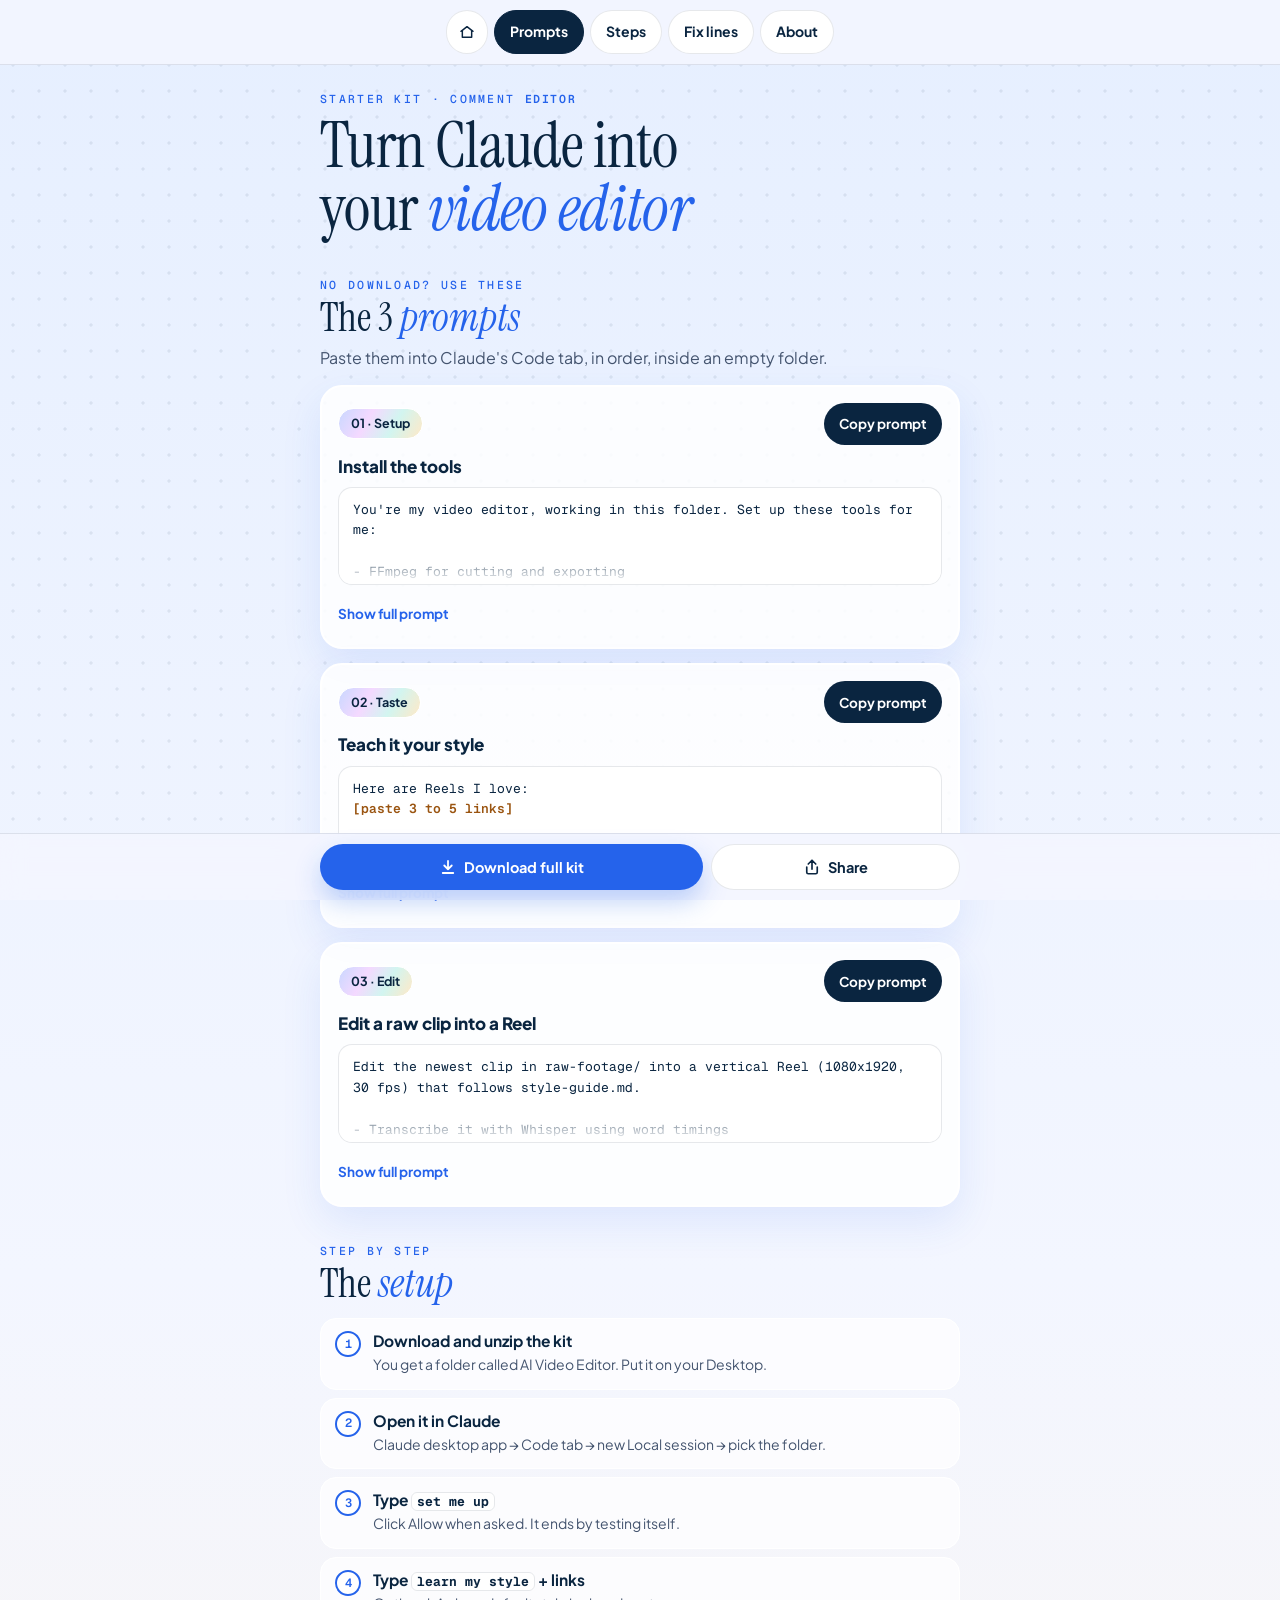
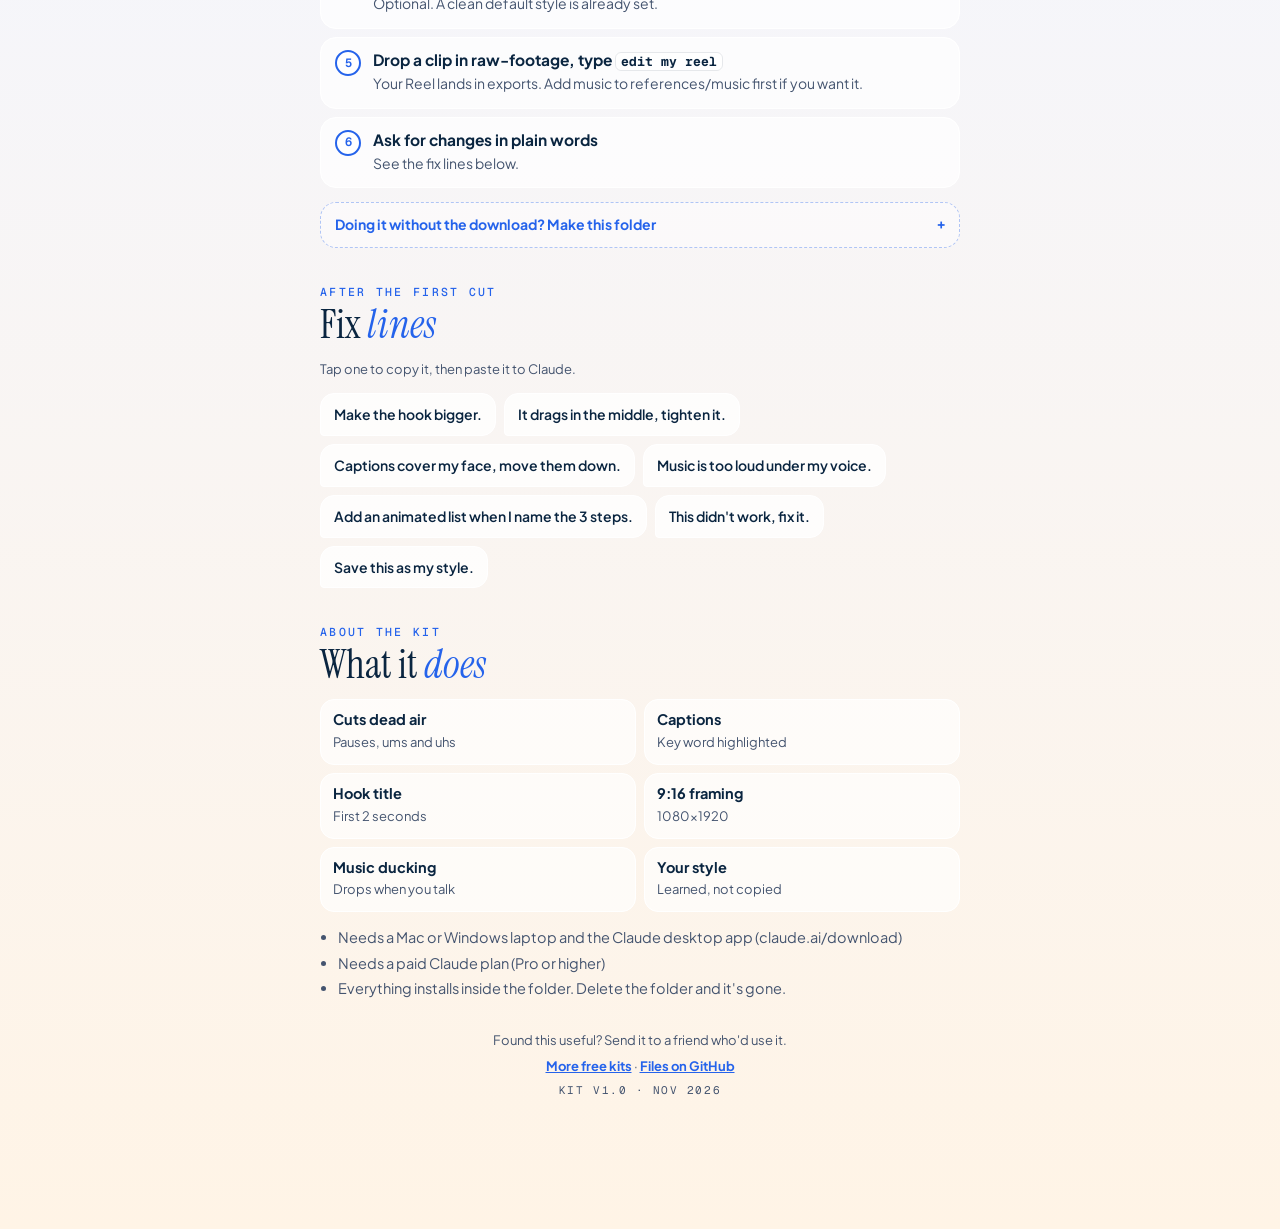
==== commit 4624d84e: "Drop the quick start card; pinned bottom bar leads with Download full kit Content starts right under" ====
--- a/docs/editor/index.html
+++ b/docs/editor/index.html
@@ -20,22 +20,12 @@
 </head>
 <body data-url="https://imrshn.github.io/reel-kits/editor/">
 <nav class="tabs" aria-label="Sections">
-  <a class="home" href="../" aria-label="All kits"><svg width="16" height="16" viewBox="0 0 24 24" fill="none" stroke="currentColor" stroke-width="2.2" stroke-linecap="round" stroke-linejoin="round" aria-hidden="true"><path d="M3 11 12 4l9 7"/><path d="M5 10v10h14V10"/></svg></a><a href="#start" class="on">Quick start</a><a href="#prompts">Prompts</a><a href="#steps">Steps</a><a href="#fixes">Fix lines</a><a href="#about">About</a>
+  <a class="home" href="../" aria-label="All kits"><svg width="16" height="16" viewBox="0 0 24 24" fill="none" stroke="currentColor" stroke-width="2.2" stroke-linecap="round" stroke-linejoin="round" aria-hidden="true"><path d="M3 11 12 4l9 7"/><path d="M5 10v10h14V10"/></svg></a><a href="#prompts" class="on">Prompts</a><a href="#steps">Steps</a><a href="#fixes">Fix lines</a><a href="#about">About</a>
 </nav>
 <main class="wrap">
-<section id="start" class="sec">
+<section id="top" class="sec hero">
   <div><span class="label">Starter kit · Comment <span class="kw">EDITOR</span></span>
   <h1>Turn Claude into your <em>video editor</em></h1></div>
-  <div class="quick"><i class="br tl"></i><i class="br bbr"></i>
-<div class="qhead"><b>Quick start</b><span>about 15 min, once</span></div>
-<a class="btn full only-desk" href="https://github.com/imrshn/reel-kits/releases/download/editor/editor-kit.zip"><svg width="18" height="18" viewBox="0 0 24 24" fill="none" stroke="currentColor" stroke-width="2.4" stroke-linecap="round" stroke-linejoin="round" aria-hidden="true"><path d="M12 4v11m0 0-5-5m5 5 5-5M5 20h14"/></svg>Download the kit</a>
-<button class="btn full only-touch" type="button" data-share="Claude Video Editor: open this on my laptop"><svg width="18" height="18" viewBox="0 0 24 24" fill="none" stroke="currentColor" stroke-width="2.2" stroke-linecap="round" stroke-linejoin="round" aria-hidden="true"><rect x="3" y="4" width="18" height="12" rx="2"/><path d="M2 20h20"/></svg>Send this kit to my laptop</button>
-<p class="alt only-touch">On a laptop already? <a href="https://github.com/imrshn/reel-kits/releases/download/editor/editor-kit.zip">Download the ZIP</a></p>
-<p class="hint"><svg width="18" height="18" viewBox="0 0 24 24" fill="none" stroke="currentColor" stroke-width="2.2" stroke-linecap="round" stroke-linejoin="round" aria-hidden="true"><rect x="3" y="4" width="18" height="12" rx="2"/><path d="M2 20h20"/></svg><span>Unzip it, open the folder in Claude&#x27;s <b>Code</b> tab, then type:</span></p>
-<div class="row"><span class="n">1</span><span class="t"><code>set me up</code><small>Installs and tests everything</small></span><button class="btn sm" type="button" data-copy="set me up">Copy</button></div>
-<div class="row"><span class="n">2</span><span class="t"><code>learn my style</code><small>Optional: paste 3 to 5 Reel links after it</small></span><button class="btn sm" type="button" data-copy="learn my style">Copy</button></div>
-<div class="row"><span class="n">3</span><span class="t"><code>edit my reel</code><small>After dropping a clip in raw-footage</small></span><button class="btn sm" type="button" data-copy="edit my reel">Copy</button></div>
-</div>
 </section>
 <section id="prompts" class="sec" aria-labelledby="prompts-h"><div><span class="label">No download? Use these</span><h2 id="prompts-h">The 3 <em>prompts</em></h2><p class="sub">Paste them into Claude&#x27;s Code tab, in order, inside an empty folder.</p></div>
 <article class="card">
@@ -114,7 +104,7 @@
   <span class="ver">Kit v1.0 · Nov 2026</span>
 </footer>
 </main>
-<div class="dock"><div class="in"><button class="btn" type="button" data-share="Claude Video Editor: open this on my laptop">Send to my laptop</button><a class="btn light" href="#prompts">Prompts</a></div></div>
+<div class="dock"><div class="in"><a class="btn" href="https://github.com/imrshn/reel-kits/releases/download/editor/editor-kit.zip"><svg width="18" height="18" viewBox="0 0 24 24" fill="none" stroke="currentColor" stroke-width="2.4" stroke-linecap="round" stroke-linejoin="round" aria-hidden="true"><path d="M12 4v11m0 0-5-5m5 5 5-5M5 20h14"/></svg>Download full kit</a><button class="btn light only-touch" type="button" data-share="Claude Video Editor: open this on my laptop"><svg width="18" height="18" viewBox="0 0 24 24" fill="none" stroke="currentColor" stroke-width="2.2" stroke-linecap="round" stroke-linejoin="round" aria-hidden="true"><rect x="3" y="4" width="18" height="12" rx="2"/><path d="M2 20h20"/></svg>Send to laptop</button><button class="btn light only-desk" type="button" data-share="Claude Video Editor"><svg width="18" height="18" viewBox="0 0 24 24" fill="none" stroke="currentColor" stroke-width="2.2" stroke-linecap="round" stroke-linejoin="round" aria-hidden="true"><path d="M12 15V3m0 0L7 8m5-5 5 5"/><path d="M5 12v7a2 2 0 0 0 2 2h10a2 2 0 0 0 2-2v-7"/></svg>Share</button></div></div>
 <div class="toast" id="toast" role="status" aria-live="polite"></div>
 <script src="../assets/kit.js"></script>
 </body>
--- a/docs/assets/kit.css
+++ b/docs/assets/kit.css
@@ -130,7 +130,9 @@
 /* bottom action bar (phones) */
 .dock{position:fixed;left:0;right:0;bottom:0;z-index:6;padding:10px max(16px,env(safe-area-inset-right,0px)) calc(10px + env(safe-area-inset-bottom,0px)) max(16px,env(safe-area-inset-left,0px));background:var(--bar);backdrop-filter:blur(12px);-webkit-backdrop-filter:blur(12px);border-top:1px solid var(--line)}
 .dock .in{max-width:640px;margin:0 auto;display:flex;gap:8px}
-.dock .btn{flex:1;padding:13px 10px;font-size:14.5px}
+.dock .btn{flex:1;padding:13px 10px;font-size:14.5px;gap:7px}
+.dock .btn:first-child{flex:1.6}
+.dock .btn svg{flex:none}
 .toast{position:fixed;left:50%;bottom:calc(86px + env(safe-area-inset-bottom,0px));transform:translateX(-50%) translateY(20px);opacity:0;z-index:7;background:var(--ink);color:#fff;font-weight:700;font-size:14px;padding:10px 16px;border-radius:999px;transition:all .2s ease;pointer-events:none;max-width:calc(100vw - 32px);text-align:center}
 .toast.show{opacity:1;transform:translateX(-50%) translateY(0)}
 
@@ -159,8 +161,6 @@
   .only-desk{display:none!important}
 }
 @media (hover:hover) and (pointer:fine), (min-width:1024px){
-  .dock{display:none}
-  body{padding-bottom:0}
   .tabs{justify-content:center}
 }
 @media (max-width:360px){.does{grid-template-columns:1fr}}
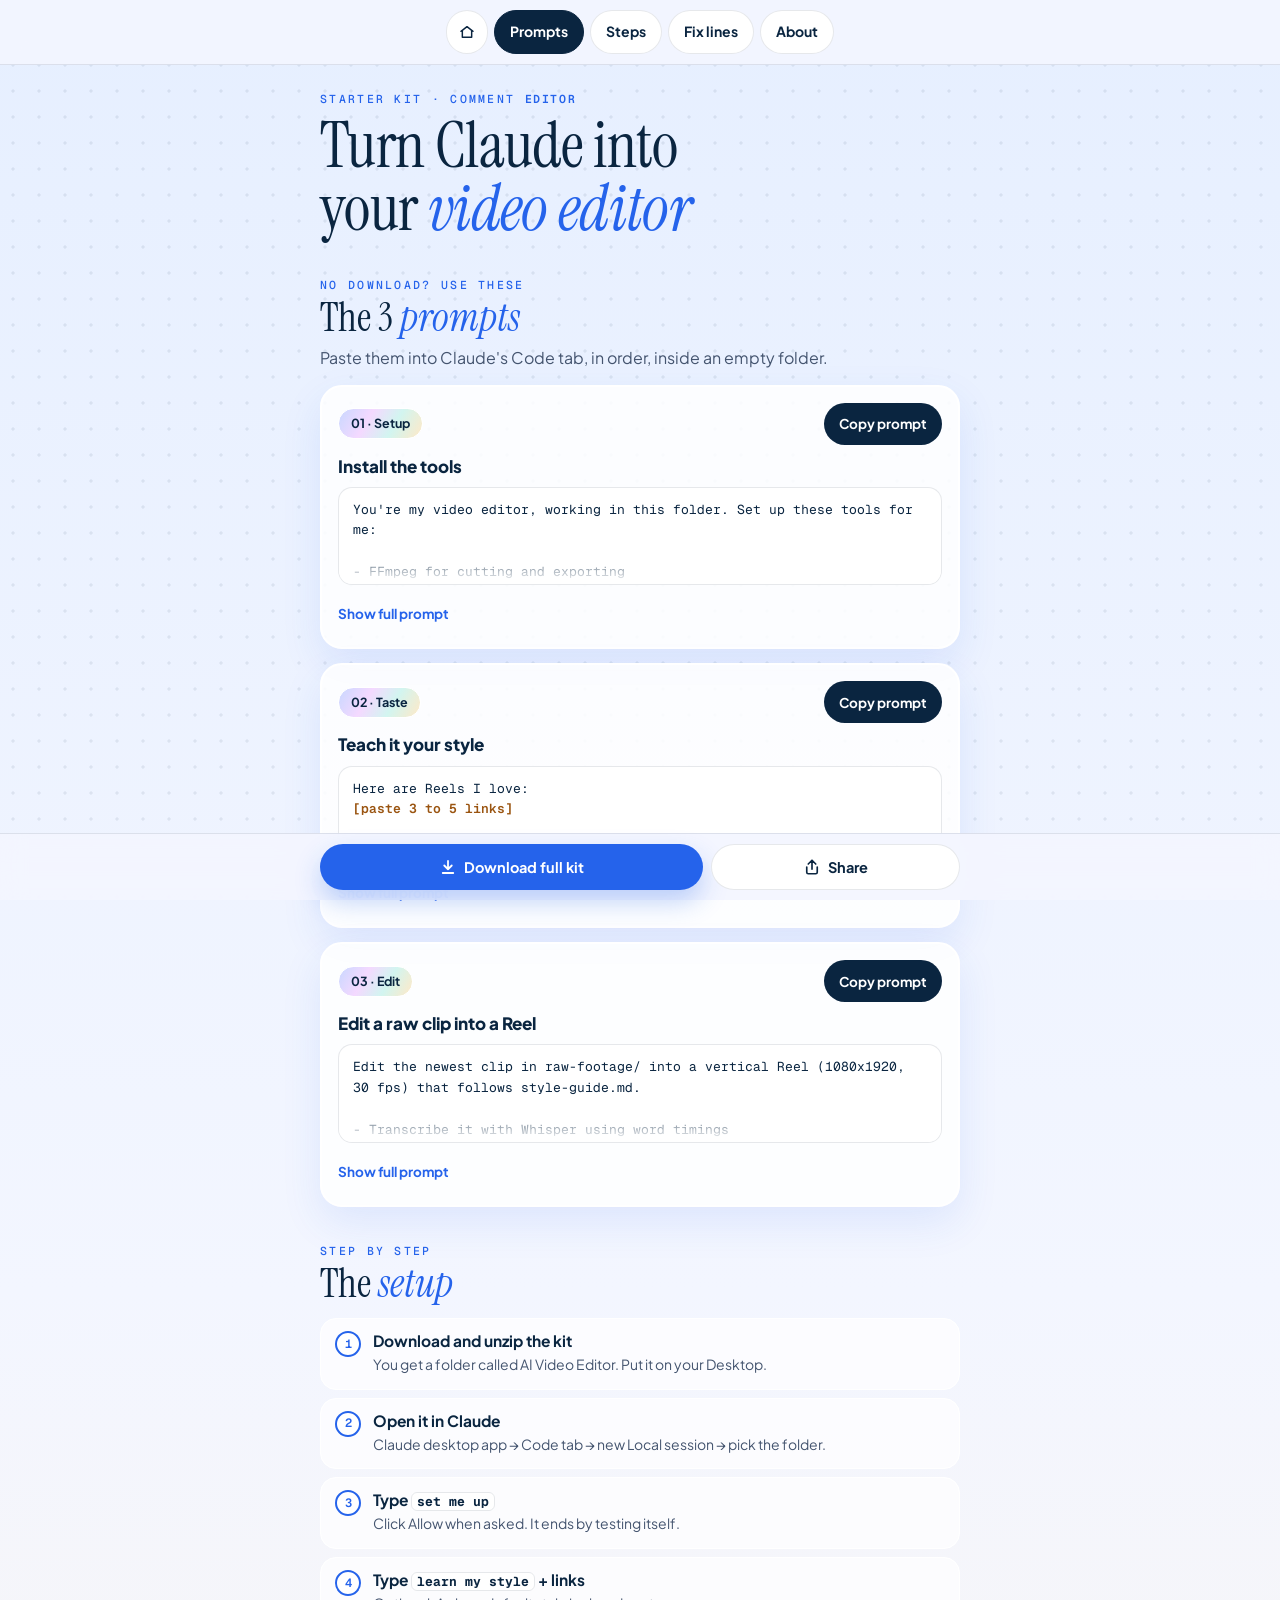
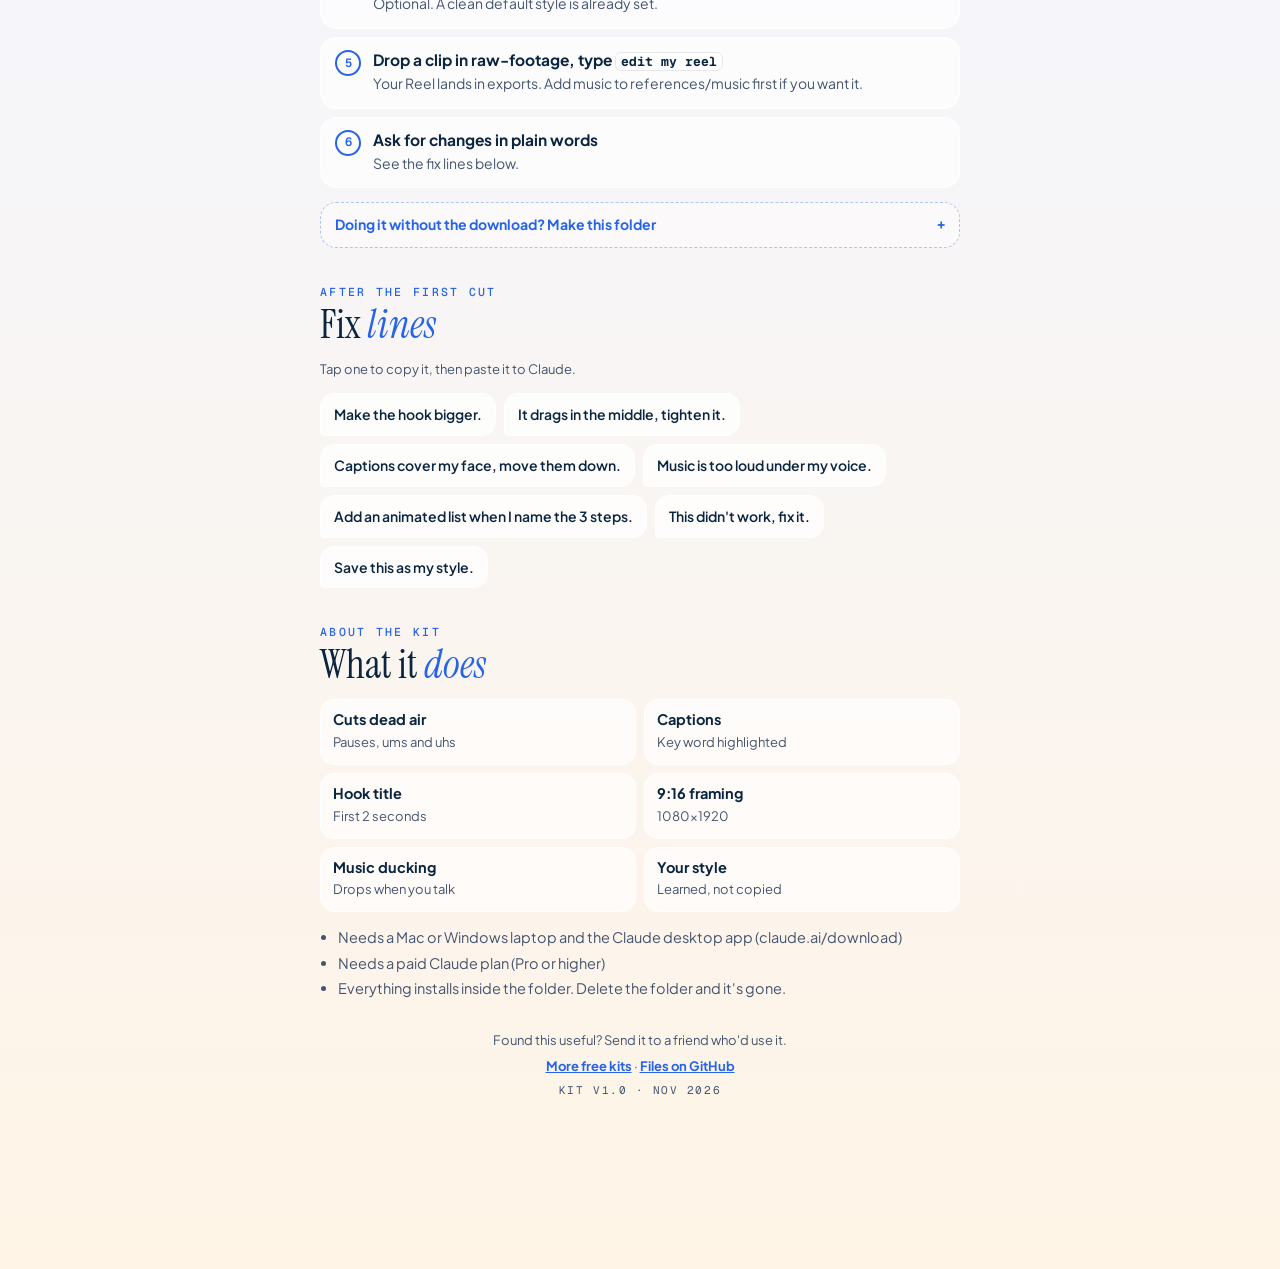
==== commit 251619ef: "Readable link previews: FREE preview image, centred home image, og size tags Chat apps often crop th" ====
--- a/docs/editor/index.html
+++ b/docs/editor/index.html
@@ -8,6 +8,9 @@
 <meta property="og:title" content="Claude Video Editor Kit">
 <meta property="og:description" content="Turn a raw clip into a captioned, ready-to-post vertical Reel. Starter files, the 3 prompts and the setup steps.">
 <meta property="og:image" content="https://imrshn.github.io/reel-kits/assets/og-editor.png">
+<meta property="og:image:width" content="1200">
+<meta property="og:image:height" content="630">
+<meta property="og:image:alt" content="Claude Video Editor Kit">
 <meta property="og:url" content="https://imrshn.github.io/reel-kits/editor/">
 <meta property="og:type" content="website">
 <meta name="twitter:card" content="summary_large_image">
@@ -104,7 +107,7 @@
   <span class="ver">Kit v1.0 · Nov 2026</span>
 </footer>
 </main>
-<div class="dock"><div class="in"><a class="btn" href="https://github.com/imrshn/reel-kits/releases/download/editor/editor-kit.zip"><svg width="18" height="18" viewBox="0 0 24 24" fill="none" stroke="currentColor" stroke-width="2.4" stroke-linecap="round" stroke-linejoin="round" aria-hidden="true"><path d="M12 4v11m0 0-5-5m5 5 5-5M5 20h14"/></svg>Download full kit</a><button class="btn light only-touch" type="button" data-share="Claude Video Editor: open this on my laptop"><svg width="18" height="18" viewBox="0 0 24 24" fill="none" stroke="currentColor" stroke-width="2.2" stroke-linecap="round" stroke-linejoin="round" aria-hidden="true"><rect x="3" y="4" width="18" height="12" rx="2"/><path d="M2 20h20"/></svg>Send to laptop</button><button class="btn light only-desk" type="button" data-share="Claude Video Editor"><svg width="18" height="18" viewBox="0 0 24 24" fill="none" stroke="currentColor" stroke-width="2.2" stroke-linecap="round" stroke-linejoin="round" aria-hidden="true"><path d="M12 15V3m0 0L7 8m5-5 5 5"/><path d="M5 12v7a2 2 0 0 0 2 2h10a2 2 0 0 0 2-2v-7"/></svg>Share</button></div></div>
+<div class="dock"><div class="in"><a class="btn" href="https://github.com/imrshn/reel-kits/releases/download/editor/editor-kit.zip"><svg width="18" height="18" viewBox="0 0 24 24" fill="none" stroke="currentColor" stroke-width="2.4" stroke-linecap="round" stroke-linejoin="round" aria-hidden="true"><path d="M12 4v11m0 0-5-5m5 5 5-5M5 20h14"/></svg>Download full kit</a><button class="btn light" type="button" data-share="Claude Video Editor"><svg width="18" height="18" viewBox="0 0 24 24" fill="none" stroke="currentColor" stroke-width="2.2" stroke-linecap="round" stroke-linejoin="round" aria-hidden="true"><path d="M12 15V3m0 0L7 8m5-5 5 5"/><path d="M5 12v7a2 2 0 0 0 2 2h10a2 2 0 0 0 2-2v-7"/></svg>Share</button></div></div>
 <div class="toast" id="toast" role="status" aria-live="polite"></div>
 <script src="../assets/kit.js"></script>
 </body>
--- a/docs/assets/kit.css
+++ b/docs/assets/kit.css
@@ -15,7 +15,7 @@
 *{box-sizing:border-box}
 html{background:#EAF2FF;scroll-behavior:smooth;scroll-padding-top:calc(76px + env(safe-area-inset-top,0px));padding-bottom:env(safe-area-inset-bottom,0px)}
 body{margin:0;min-height:100vh;background:#EAF2FF;background-image:var(--sky);color:var(--ink);font-family:var(--body);font-size:16px;line-height:1.55;
-  padding-left:max(16px,env(safe-area-inset-left,0px));padding-right:max(16px,env(safe-area-inset-right,0px));padding-bottom:calc(90px + env(safe-area-inset-bottom,0px))}
+  padding-left:max(16px,env(safe-area-inset-left,0px));padding-right:max(16px,env(safe-area-inset-right,0px));padding-bottom:calc(130px + env(safe-area-inset-bottom,0px))}
 body.no-dock{padding-bottom:0}
 body::after{content:"";position:fixed;inset:0;background-image:radial-gradient(var(--dot) 1.3px,transparent 1.9px);background-size:26px 26px;pointer-events:none;z-index:0}
 .wrap{position:relative;z-index:1;max-width:640px;margin:0 auto;padding-block:20px 40px;display:flex;flex-direction:column;gap:30px}
@@ -118,6 +118,7 @@
 
 /* about */
 .does{display:grid;grid-template-columns:repeat(2,minmax(0,1fr));gap:8px}
+.does div:last-child:nth-child(odd){grid-column:1/-1}
 .does div{background:rgba(255,255,255,.65);border:1px solid #fff;border-radius:14px;padding:10px 12px;min-width:0}
 .does b{display:block;font-size:14.5px;line-height:1.3}
 .does span{font-size:13px;color:var(--muted)}
